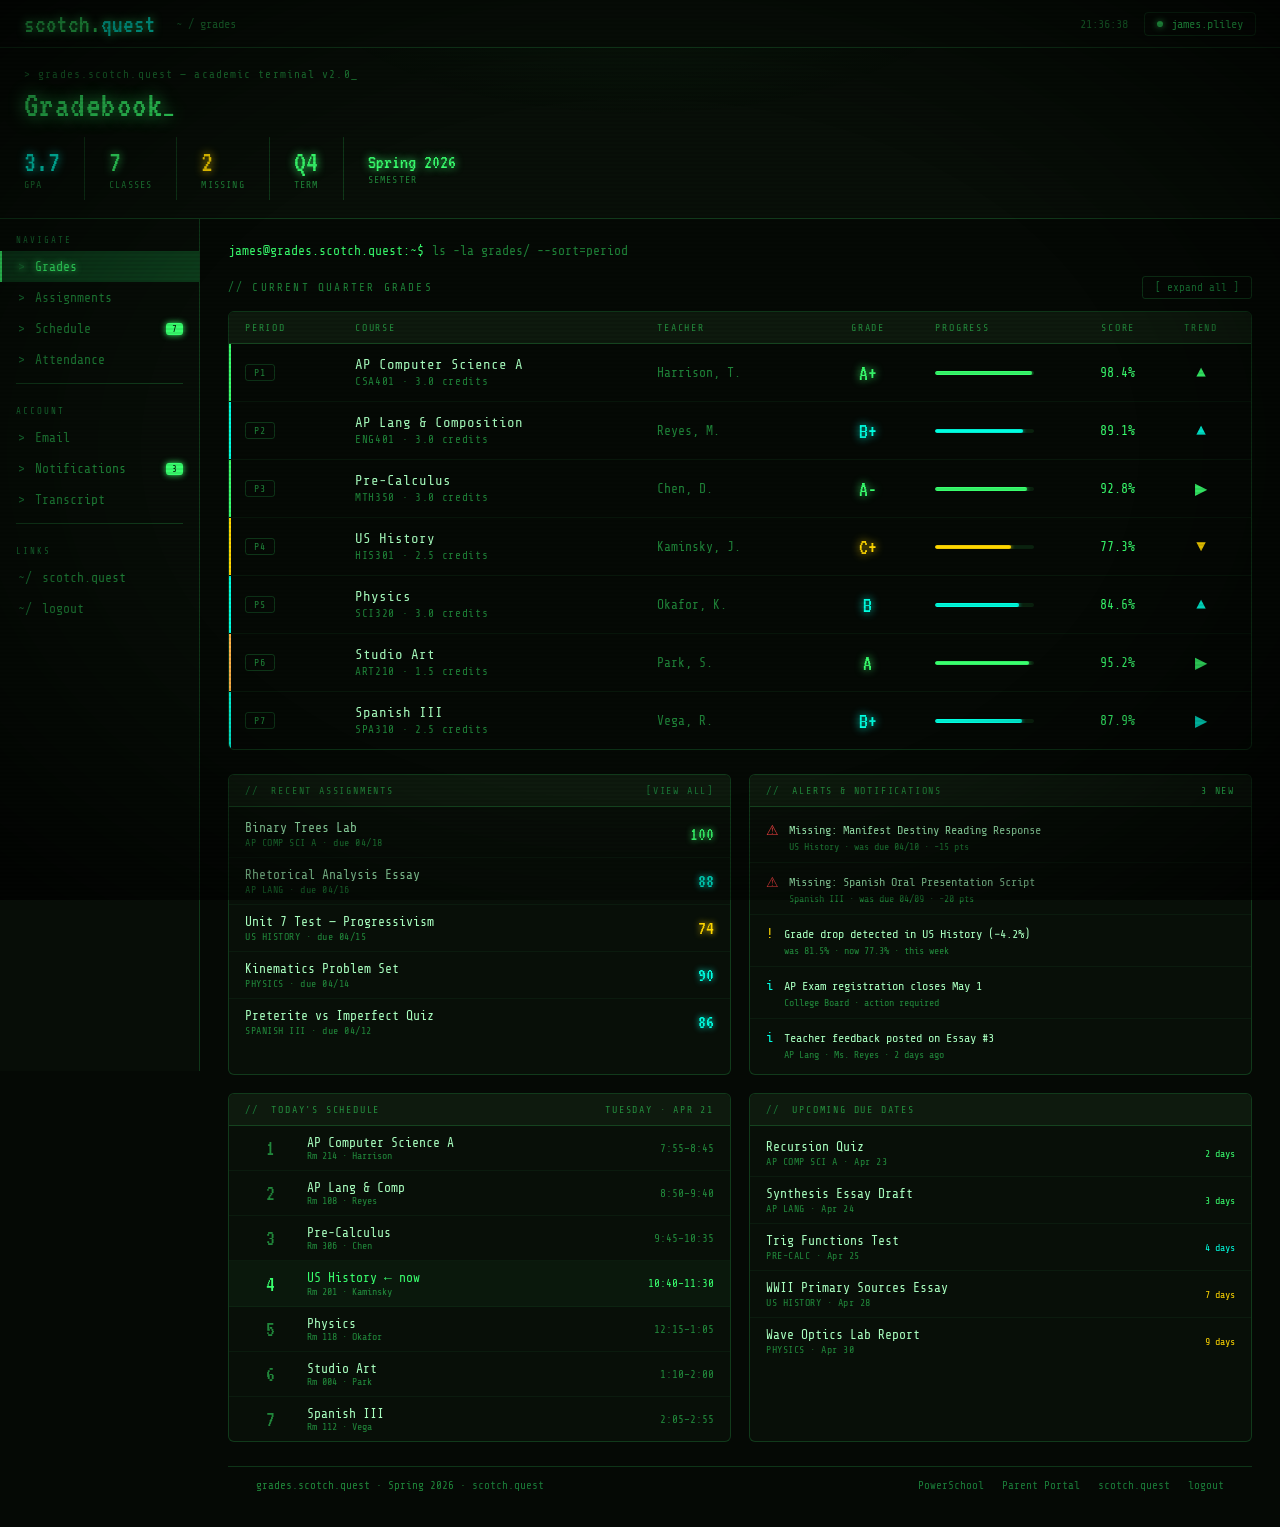
==== index.html @ c65c331b "Add files via upload" ====
<!DOCTYPE html>
<html lang="en">
<head>
  <meta charset="utf-8">
  <meta name="viewport" content="width=device-width, initial-scale=1">
  <title>grades.scotch.quest</title>
  <link rel="preconnect" href="https://fonts.googleapis.com">
  <link href="https://fonts.googleapis.com/css2?family=Share+Tech+Mono&family=VT323&family=Courier+Prime:ital,wght@0,400;0,700;1,400&display=swap" rel="stylesheet">
  <style>
    :root {
      --green:       #39ff6e;
      --green-dim:   #1a7a38;
      --green-faint: #0d3d1c;
      --green-pale:  #a8ffbf;
      --bg:          #050905;
      --bg2:         #080f08;
      --bg3:         #0e1a0e;
      --border:      rgba(57,255,110,0.18);
      --border-hi:   rgba(57,255,110,0.45);
      --red:         #ff4444;
      --yellow:      #ffd700;
      --cyan:        #00ffe1;
      --amber:       #ffb347;
      --text-dim:    rgba(57,255,110,0.5);
    }

    *, *::before, *::after { box-sizing: border-box; margin: 0; padding: 0; }

    html { scrollbar-width: thin; scrollbar-color: var(--green-dim) var(--bg); }
    ::-webkit-scrollbar { width: 6px; }
    ::-webkit-scrollbar-track { background: var(--bg); }
    ::-webkit-scrollbar-thumb { background: var(--green-dim); border-radius: 3px; }

    /* ── CRT EFFECTS ── */
    body {
      background: var(--bg);
      color: var(--green);
      font-family: 'Share Tech Mono', monospace;
      font-size: 14px;
      min-height: 100vh;
      position: relative;
      overflow-x: hidden;
    }

    /* scanlines */
    body::before {
      content: '';
      position: fixed; inset: 0; z-index: 9999; pointer-events: none;
      background: repeating-linear-gradient(
        0deg,
        transparent,
        transparent 2px,
        rgba(0,0,0,0.08) 2px,
        rgba(0,0,0,0.08) 4px
      );
    }

    /* vignette */
    body::after {
      content: '';
      position: fixed; inset: 0; z-index: 9998; pointer-events: none;
      background: radial-gradient(ellipse at center,
        transparent 55%,
        rgba(0,0,0,0.7) 100%
      );
    }

    /* flicker */
    @keyframes flicker {
      0%,100%  { opacity: 1; }
      92%      { opacity: 1; }
      93%      { opacity: 0.96; }
      94%      { opacity: 1; }
      96%      { opacity: 0.98; }
      97%      { opacity: 1; }
    }
    .crt { animation: flicker 8s infinite; }

    /* cursor blink */
    @keyframes blink { 0%,100%{opacity:1} 50%{opacity:0} }
    .cursor { display: inline-block; animation: blink 1s step-end infinite; }

    /* text glow */
    .glow { text-shadow: 0 0 8px var(--green), 0 0 20px rgba(57,255,110,0.3); }

    /* ── LAYOUT ── */
    .shell {
      display: grid;
      grid-template-rows: auto auto 1fr;
      min-height: 100vh;
    }

    /* ── TOPBAR ── */
    .topbar {
      background: var(--bg2);
      border-bottom: 1px solid var(--border);
      padding: 0 24px;
      height: 48px;
      display: flex; align-items: center; justify-content: space-between;
      position: sticky; top: 0; z-index: 200;
    }
    .topbar-left { display: flex; align-items: center; gap: 20px; }
    .topbar-logo {
      font-family: 'VT323', monospace;
      font-size: 26px; color: var(--green);
      text-shadow: 0 0 10px var(--green);
      text-decoration: none;
      letter-spacing: 0.04em;
    }
    .topbar-logo span { color: var(--cyan); }
    .topbar-crumb {
      font-size: 12px; color: var(--text-dim);
      display: flex; align-items: center; gap: 6px;
    }
    .topbar-crumb a { color: var(--green-dim); text-decoration: none; }
    .topbar-crumb a:hover { color: var(--green); }
    .topbar-crumb .sep { color: var(--green-dim); }

    .topbar-right { display: flex; align-items: center; gap: 16px; }
    .topbar-time { font-size: 12px; color: var(--text-dim); }
    .topbar-user {
      font-size: 12px; color: var(--green);
      display: flex; align-items: center; gap: 8px;
      border: 1px solid var(--border);
      padding: 4px 12px; border-radius: 4px;
      cursor: pointer; transition: border-color 0.2s;
    }
    .topbar-user:hover { border-color: var(--border-hi); }
    .topbar-user .dot {
      width: 6px; height: 6px; border-radius: 50%;
      background: var(--green);
      box-shadow: 0 0 6px var(--green);
    }

    /* ── HEADER ── */
    .header-band {
      background: var(--bg2);
      border-bottom: 1px solid var(--border);
      padding: 20px 24px 18px;
    }
    .header-prompt {
      font-size: 11px; color: var(--text-dim); margin-bottom: 6px;
      letter-spacing: 0.1em;
    }
    .header-title {
      font-family: 'VT323', monospace;
      font-size: 36px;
      color: var(--green);
      text-shadow: 0 0 16px var(--green), 0 0 40px rgba(57,255,110,0.2);
      letter-spacing: 0.04em;
      margin-bottom: 14px;
    }
    .header-stats {
      display: flex; gap: 0; flex-wrap: wrap;
    }
    .stat-block {
      padding: 10px 24px 10px 0;
      margin-right: 24px;
      border-right: 1px solid var(--border);
    }
    .stat-block:last-child { border-right: none; }
    .stat-val {
      font-family: 'VT323', monospace;
      font-size: 30px; line-height: 1;
      color: var(--green);
      text-shadow: 0 0 8px var(--green);
    }
    .stat-val.warn { color: var(--yellow); text-shadow: 0 0 8px var(--yellow); }
    .stat-val.good { color: var(--cyan); text-shadow: 0 0 8px var(--cyan); }
    .stat-label {
      font-size: 10px; color: var(--text-dim);
      letter-spacing: 0.12em; text-transform: uppercase; margin-top: 2px;
    }

    /* ── BODY GRID ── */
    .body-grid {
      display: grid;
      grid-template-columns: 200px 1fr;
    }

    /* ── SIDEBAR ── */
    aside {
      background: rgba(8,15,8,0.9);
      border-right: 1px solid var(--border);
      padding: 16px 0;
      position: sticky; top: 48px;
      height: calc(100vh - 48px);
      overflow-y: auto;
    }
    .nav-label {
      font-size: 9px; letter-spacing: 0.22em; text-transform: uppercase;
      color: var(--green-dim);
      padding: 14px 16px 6px;
    }
    .nav-label:first-child { padding-top: 0; }
    .nav-item {
      display: flex; align-items: center; gap: 10px;
      padding: 8px 16px;
      font-size: 13px; color: var(--text-dim);
      cursor: pointer; text-decoration: none;
      transition: all 0.15s;
      border-left: 2px solid transparent;
      white-space: nowrap;
    }
    .nav-item:hover { color: var(--green); background: var(--green-faint); }
    .nav-item.active {
      color: var(--green); border-left-color: var(--green);
      background: var(--green-faint);
      text-shadow: 0 0 6px var(--green);
    }
    .nav-item .prefix { color: var(--green-dim); }
    .nav-item .badge {
      margin-left: auto;
      font-size: 9px; color: var(--bg);
      background: var(--green);
      padding: 1px 6px; border-radius: 3px;
      box-shadow: 0 0 6px var(--green);
    }
    .nav-divider { height: 1px; background: var(--border); margin: 8px 16px; }

    /* ── MAIN ── */
    main { padding: 24px 28px; overflow-y: auto; }

    /* ── COMMAND LINE ── */
    .cmd-line {
      font-size: 13px; color: var(--text-dim);
      margin-bottom: 18px;
      display: flex; align-items: center; gap: 8px;
    }
    .cmd-line .prompt { color: var(--green); }

    /* ── SECTION HEAD ── */
    .sec-head {
      display: flex; align-items: center; justify-content: space-between;
      margin-bottom: 12px;
    }
    .sec-title {
      font-size: 11px; letter-spacing: 0.2em; text-transform: uppercase;
      color: var(--text-dim);
      display: flex; align-items: center; gap: 8px;
    }
    .sec-title::before { content: '//'; color: var(--green-dim); }
    .sec-btn {
      font-size: 11px; color: var(--green-dim);
      background: none; border: 1px solid var(--border);
      padding: 4px 12px; border-radius: 3px; cursor: pointer;
      font-family: 'Share Tech Mono', monospace;
      transition: all 0.15s;
    }
    .sec-btn:hover { border-color: var(--border-hi); color: var(--green); }

    /* ── GRADES TABLE ── */
    .grade-table-wrap {
      border: 1px solid var(--border);
      border-radius: 6px;
      overflow: hidden;
      margin-bottom: 24px;
    }
    table { width: 100%; border-collapse: collapse; }
    thead tr {
      background: var(--bg3);
      border-bottom: 1px solid var(--border);
    }
    thead th {
      padding: 10px 16px;
      font-size: 10px; letter-spacing: 0.18em; text-transform: uppercase;
      color: var(--text-dim); font-weight: 400; text-align: left;
    }
    thead th.r { text-align: right; }
    thead th.c { text-align: center; }

    tbody tr {
      border-bottom: 1px solid rgba(57,255,110,0.06);
      transition: background 0.15s;
      cursor: pointer;
    }
    tbody tr:last-child { border-bottom: none; }
    tbody tr:hover { background: var(--green-faint); }
    tbody tr:hover td { color: var(--green-pale); }

    td {
      padding: 13px 16px;
      color: var(--green);
      font-size: 13px;
      vertical-align: middle;
    }
    td.r { text-align: right; }
    td.c { text-align: center; }
    td.dim { color: var(--text-dim); }

    /* left accent stripe */
    tbody tr td:first-child { position: relative; }
    tbody tr td:first-child::before {
      content: '';
      position: absolute; left: 0; top: 0; bottom: 0; width: 2px;
    }
    tbody tr.stripe-g td:first-child::before { background: var(--green); }
    tbody tr.stripe-c td:first-child::before { background: var(--cyan); }
    tbody tr.stripe-y td:first-child::before { background: var(--yellow); }
    tbody tr.stripe-r td:first-child::before { background: var(--red); }
    tbody tr.stripe-a td:first-child::before { background: var(--amber); }

    .course-name-cell { display: flex; flex-direction: column; gap: 3px; }
    .cn-main { font-size: 14px; color: var(--green-pale); }
    .cn-sub { font-size: 11px; color: var(--text-dim); letter-spacing: 0.06em; }

    .grade-badge {
      font-family: 'VT323', monospace;
      font-size: 22px; line-height: 1;
      display: inline-block; width: 36px; text-align: center;
    }
    .grade-badge.A { color: var(--green); text-shadow: 0 0 8px var(--green); }
    .grade-badge.B { color: var(--cyan); text-shadow: 0 0 8px var(--cyan); }
    .grade-badge.C { color: var(--yellow); text-shadow: 0 0 8px var(--yellow); }
    .grade-badge.D { color: var(--amber); text-shadow: 0 0 8px var(--amber); }
    .grade-badge.F { color: var(--red); text-shadow: 0 0 8px var(--red); }

    .pct { font-size: 12px; color: var(--text-dim); }

    /* mini bar */
    .bar-wrap {
      display: flex; align-items: center; gap: 8px;
    }
    .bar-track {
      flex: 1; height: 4px;
      background: rgba(57,255,110,0.1);
      border-radius: 2px; overflow: hidden;
    }
    .bar-fill {
      height: 100%; border-radius: 2px;
      transition: width 0.6s ease;
    }
    .bar-fill.A { background: var(--green); box-shadow: 0 0 4px var(--green); }
    .bar-fill.B { background: var(--cyan); box-shadow: 0 0 4px var(--cyan); }
    .bar-fill.C { background: var(--yellow); box-shadow: 0 0 4px var(--yellow); }
    .bar-fill.D { background: var(--amber); box-shadow: 0 0 4px var(--amber); }
    .bar-fill.F { background: var(--red); box-shadow: 0 0 4px var(--red); }

    .period-tag {
      display: inline-block;
      font-size: 10px; letter-spacing: 0.08em;
      border: 1px solid var(--border);
      padding: 2px 8px; border-radius: 3px;
      color: var(--text-dim);
    }

    /* ── BOTTOM CARDS ── */
    .cards-grid {
      display: grid;
      grid-template-columns: 1fr 1fr;
      gap: 18px;
      margin-bottom: 24px;
    }
    @media (max-width: 820px) { .cards-grid { grid-template-columns: 1fr; } }

    .card {
      border: 1px solid var(--border);
      border-radius: 6px; overflow: hidden;
      background: var(--bg2);
    }
    .card-header {
      background: var(--bg3);
      border-bottom: 1px solid var(--border);
      padding: 10px 16px;
      font-size: 10px; letter-spacing: 0.18em; text-transform: uppercase;
      color: var(--text-dim);
      display: flex; align-items: center; justify-content: space-between;
    }
    .card-header .prefix { color: var(--green-dim); margin-right: 6px; }
    .card-body { padding: 4px 0; }

    .list-row {
      display: flex; align-items: center; justify-content: space-between;
      padding: 9px 16px;
      border-bottom: 1px solid rgba(57,255,110,0.05);
      transition: background 0.15s; cursor: pointer;
    }
    .list-row:last-child { border-bottom: none; }
    .list-row:hover { background: var(--green-faint); }
    .list-row-left { display: flex; flex-direction: column; gap: 2px; }
    .list-row-name { font-size: 13px; color: var(--green-pale); }
    .list-row-sub { font-size: 10px; color: var(--text-dim); letter-spacing: 0.05em; }
    .list-row-right { font-family: 'VT323', monospace; font-size: 20px; }
    .list-row-right.hi { color: var(--green); text-shadow: 0 0 6px var(--green); }
    .list-row-right.mid { color: var(--cyan); text-shadow: 0 0 6px var(--cyan); }
    .list-row-right.lo { color: var(--yellow); text-shadow: 0 0 6px var(--yellow); }
    .list-row-right.bad { color: var(--red); text-shadow: 0 0 6px var(--red); }

    /* alert row */
    .alert-row {
      display: flex; align-items: flex-start; gap: 10px;
      padding: 10px 16px;
      border-bottom: 1px solid rgba(57,255,110,0.05);
      transition: background 0.15s; cursor: pointer;
    }
    .alert-row:last-child { border-bottom: none; }
    .alert-row:hover { background: var(--green-faint); }
    .alert-icon { font-size: 14px; margin-top: 1px; }
    .alert-icon.warn { color: var(--yellow); }
    .alert-icon.info { color: var(--cyan); }
    .alert-icon.bad  { color: var(--red); }
    .alert-text { font-size: 12px; color: var(--green-pale); line-height: 1.5; }
    .alert-meta { font-size: 10px; color: var(--text-dim); margin-top: 2px; }

    /* ── SCHEDULE CARD ── */
    .schedule-list { padding: 0; }
    .schedule-row {
      display: grid; grid-template-columns: 50px 1fr auto;
      align-items: center; gap: 12px;
      padding: 9px 16px;
      border-bottom: 1px solid rgba(57,255,110,0.05);
      cursor: pointer; transition: background 0.15s;
    }
    .schedule-row:last-child { border-bottom: none; }
    .schedule-row:hover { background: var(--green-faint); }
    .sched-period {
      font-family: 'VT323', monospace; font-size: 22px;
      color: var(--text-dim); text-align: center;
    }
    .sched-course { font-size: 13px; color: var(--green-pale); }
    .sched-room { font-size: 10px; color: var(--text-dim); }
    .sched-time { font-size: 11px; color: var(--text-dim); white-space: nowrap; }

    /* ── FOOTER STRIP ── */
    .footer-strip {
      border-top: 1px solid var(--border);
      padding: 12px 28px;
      display: flex; align-items: center; justify-content: space-between;
      font-size: 11px; color: var(--text-dim);
    }
    .footer-strip a { color: var(--green-dim); text-decoration: none; }
    .footer-strip a:hover { color: var(--green); }
    .footer-links { display: flex; gap: 18px; }

    /* ── TYPING ANIMATION ── */
    @keyframes typeIn {
      from { opacity: 0; transform: translateY(4px); }
      to   { opacity: 1; transform: translateY(0); }
    }
    .grade-table-wrap tbody tr {
      animation: typeIn 0.3s ease both;
    }
    .grade-table-wrap tbody tr:nth-child(1) { animation-delay: 0.05s; }
    .grade-table-wrap tbody tr:nth-child(2) { animation-delay: 0.10s; }
    .grade-table-wrap tbody tr:nth-child(3) { animation-delay: 0.15s; }
    .grade-table-wrap tbody tr:nth-child(4) { animation-delay: 0.20s; }
    .grade-table-wrap tbody tr:nth-child(5) { animation-delay: 0.25s; }
    .grade-table-wrap tbody tr:nth-child(6) { animation-delay: 0.30s; }
    .grade-table-wrap tbody tr:nth-child(7) { animation-delay: 0.35s; }
    .grade-table-wrap tbody tr:nth-child(8) { animation-delay: 0.40s; }

    /* ── LOADING FLASH ── */
    @keyframes bootIn {
      0%   { opacity: 0; }
      40%  { opacity: 0; }
      100% { opacity: 1; }
    }
    .shell { animation: bootIn 0.7s ease; }

    /* ── MODAL (grade detail) ── */
    .modal-overlay {
      display: none; position: fixed; inset: 0; z-index: 500;
      background: rgba(0,0,0,0.75);
      backdrop-filter: blur(4px);
      align-items: center; justify-content: center;
    }
    .modal-overlay.open { display: flex; }
    .modal {
      background: var(--bg2);
      border: 1px solid var(--border-hi);
      border-radius: 8px;
      width: 560px; max-width: 95vw;
      max-height: 80vh; overflow-y: auto;
      box-shadow: 0 0 40px rgba(57,255,110,0.1);
    }
    .modal-head {
      background: var(--bg3);
      border-bottom: 1px solid var(--border);
      padding: 14px 20px;
      display: flex; align-items: center; justify-content: space-between;
    }
    .modal-title {
      font-family: 'VT323', monospace;
      font-size: 22px; color: var(--green);
      text-shadow: 0 0 8px var(--green);
    }
    .modal-close {
      cursor: pointer; color: var(--text-dim);
      font-size: 18px; background: none; border: none;
      font-family: 'Share Tech Mono', monospace;
      transition: color 0.15s;
    }
    .modal-close:hover { color: var(--red); }
    .modal-body { padding: 16px 20px; }
    .modal-meta {
      display: flex; gap: 20px; margin-bottom: 16px;
      flex-wrap: wrap;
    }
    .modal-stat { display: flex; flex-direction: column; gap: 2px; }
    .modal-stat-val {
      font-family: 'VT323', monospace; font-size: 26px;
      color: var(--green); text-shadow: 0 0 8px var(--green);
    }
    .modal-stat-label { font-size: 10px; color: var(--text-dim); letter-spacing: 0.1em; text-transform: uppercase; }

    .modal-assignments { border: 1px solid var(--border); border-radius: 4px; overflow: hidden; }
    .modal-assignments thead th { font-size: 9px; }
    .modal-assignments tbody td { font-size: 12px; padding: 9px 14px; }
  </style>
</head>
<body class="crt">
<div class="bg-glow" style="position:fixed;top:-20vh;left:50%;transform:translateX(-50%);width:700px;height:300px;background:radial-gradient(ellipse,rgba(57,255,110,0.05) 0%,transparent 70%);pointer-events:none;z-index:0;"></div>

<div class="shell">

  <!-- TOPBAR -->
  <header class="topbar">
    <div class="topbar-left">
      <a href="https://scotch.quest" class="topbar-logo">scotch.<span>quest</span></a>
      <div class="topbar-crumb">
        <a href="https://scotch.quest">~</a>
        <span class="sep">/</span>
        <span>grades</span>
      </div>
    </div>
    <div class="topbar-right">
      <span class="topbar-time" id="clock">--:--:--</span>
      <div class="topbar-user">
        <span class="dot"></span>
        <span>james.pliley</span>
      </div>
    </div>
  </header>

  <!-- HEADER BAND -->
  <div class="header-band">
    <div class="header-prompt">&gt; grades.scotch.quest — academic terminal v2.0<span class="cursor">_</span></div>
    <div class="header-title">Gradebook<span class="cursor" style="font-size:28px;">_</span></div>
    <div class="header-stats">
      <div class="stat-block">
        <div class="stat-val good">3.7</div>
        <div class="stat-label">GPA</div>
      </div>
      <div class="stat-block">
        <div class="stat-val">7</div>
        <div class="stat-label">Classes</div>
      </div>
      <div class="stat-block">
        <div class="stat-val warn">2</div>
        <div class="stat-label">Missing</div>
      </div>
      <div class="stat-block">
        <div class="stat-val">Q4</div>
        <div class="stat-label">Term</div>
      </div>
      <div class="stat-block">
        <div class="stat-val" style="font-size:20px; padding-top:5px;">Spring 2026</div>
        <div class="stat-label">Semester</div>
      </div>
    </div>
  </div>

  <!-- BODY -->
  <div class="body-grid">

    <!-- SIDEBAR -->
    <aside>
      <div class="nav-label">navigate</div>
      <a href="#" class="nav-item active"><span class="prefix">&gt;</span> Grades</a>
      <a href="#" class="nav-item"><span class="prefix">&gt;</span> Assignments</a>
      <a href="#" class="nav-item"><span class="prefix">&gt;</span> Schedule <span class="badge">7</span></a>
      <a href="#" class="nav-item"><span class="prefix">&gt;</span> Attendance</a>
      <div class="nav-divider"></div>
      <div class="nav-label">account</div>
      <a href="#" class="nav-item"><span class="prefix">&gt;</span> Email</a>
      <a href="#" class="nav-item"><span class="prefix">&gt;</span> Notifications <span class="badge">3</span></a>
      <a href="#" class="nav-item"><span class="prefix">&gt;</span> Transcript</a>
      <div class="nav-divider"></div>
      <div class="nav-label">links</div>
      <a href="https://scotch.quest" class="nav-item"><span class="prefix">~/</span> scotch.quest</a>
      <a href="#" class="nav-item"><span class="prefix">~/</span> logout</a>
    </aside>

    <!-- MAIN -->
    <main>
      <div class="cmd-line">
        <span class="prompt">james@grades.scotch.quest:~$</span>
        <span>ls -la grades/ --sort=period</span>
      </div>

      <!-- GRADES TABLE -->
      <div class="sec-head">
        <div class="sec-title">Current Quarter Grades</div>
        <button class="sec-btn" onclick="document.querySelectorAll('tbody tr').forEach(r=>r.classList.toggle('expanded'))">[ expand all ]</button>
      </div>

      <div class="grade-table-wrap">
        <table>
          <thead>
            <tr>
              <th>Period</th>
              <th>Course</th>
              <th>Teacher</th>
              <th class="c">Grade</th>
              <th>Progress</th>
              <th class="r">Score</th>
              <th class="c">Trend</th>
            </tr>
          </thead>
          <tbody>
            <tr class="stripe-g" onclick="openModal('AP Computer Science A','Mr. Harrison','A+','98.4','12/12 assignments')">
              <td><span class="period-tag">P1</span></td>
              <td><div class="course-name-cell"><span class="cn-main">AP Computer Science A</span><span class="cn-sub">CSA401 · 3.0 credits</span></div></td>
              <td class="dim">Harrison, T.</td>
              <td class="c"><span class="grade-badge A">A+</span></td>
              <td><div class="bar-wrap"><div class="bar-track"><div class="bar-fill A" style="width:98%"></div></div></div></td>
              <td class="r">98.4%</td>
              <td class="c" style="color:var(--green);font-size:16px;">▲</td>
            </tr>
            <tr class="stripe-c" onclick="openModal('AP Language & Composition','Ms. Reyes','B+','89.1','10/11 assignments')">
              <td><span class="period-tag">P2</span></td>
              <td><div class="course-name-cell"><span class="cn-main">AP Lang & Composition</span><span class="cn-sub">ENG401 · 3.0 credits</span></div></td>
              <td class="dim">Reyes, M.</td>
              <td class="c"><span class="grade-badge B">B+</span></td>
              <td><div class="bar-wrap"><div class="bar-track"><div class="bar-fill B" style="width:89%"></div></div></div></td>
              <td class="r">89.1%</td>
              <td class="c" style="color:var(--cyan);font-size:16px;">▲</td>
            </tr>
            <tr class="stripe-g" onclick="openModal('Pre-Calculus','Mr. Chen','A-','92.8','11/11 assignments')">
              <td><span class="period-tag">P3</span></td>
              <td><div class="course-name-cell"><span class="cn-main">Pre-Calculus</span><span class="cn-sub">MTH350 · 3.0 credits</span></div></td>
              <td class="dim">Chen, D.</td>
              <td class="c"><span class="grade-badge A">A-</span></td>
              <td><div class="bar-wrap"><div class="bar-track"><div class="bar-fill A" style="width:93%"></div></div></div></td>
              <td class="r">92.8%</td>
              <td class="c" style="color:var(--green);font-size:16px;">▶</td>
            </tr>
            <tr class="stripe-y" onclick="openModal('US History','Mrs. Kaminsky','C+','77.3','9/11 assignments')">
              <td><span class="period-tag">P4</span></td>
              <td><div class="course-name-cell"><span class="cn-main">US History</span><span class="cn-sub">HIS301 · 2.5 credits</span></div></td>
              <td class="dim">Kaminsky, J.</td>
              <td class="c"><span class="grade-badge C">C+</span></td>
              <td><div class="bar-wrap"><div class="bar-track"><div class="bar-fill C" style="width:77%"></div></div></div></td>
              <td class="r">77.3%</td>
              <td class="c" style="color:var(--yellow);font-size:16px;">▼</td>
            </tr>
            <tr class="stripe-c" onclick="openModal('Physics','Dr. Okafor','B','84.6','10/10 assignments')">
              <td><span class="period-tag">P5</span></td>
              <td><div class="course-name-cell"><span class="cn-main">Physics</span><span class="cn-sub">SCI320 · 3.0 credits</span></div></td>
              <td class="dim">Okafor, K.</td>
              <td class="c"><span class="grade-badge B">B</span></td>
              <td><div class="bar-wrap"><div class="bar-track"><div class="bar-fill B" style="width:85%"></div></div></div></td>
              <td class="r">84.6%</td>
              <td class="c" style="color:var(--cyan);font-size:16px;">▲</td>
            </tr>
            <tr class="stripe-a" onclick="openModal('Studio Art','Ms. Park','A','95.2','13/13 assignments')">
              <td><span class="period-tag">P6</span></td>
              <td><div class="course-name-cell"><span class="cn-main">Studio Art</span><span class="cn-sub">ART210 · 1.5 credits</span></div></td>
              <td class="dim">Park, S.</td>
              <td class="c"><span class="grade-badge A">A</span></td>
              <td><div class="bar-wrap"><div class="bar-track"><div class="bar-fill A" style="width:95%"></div></div></div></td>
              <td class="r">95.2%</td>
              <td class="c" style="color:var(--green);font-size:16px;">▶</td>
            </tr>
            <tr class="stripe-c" onclick="openModal('Spanish III','Sr. Vega','B+','87.9','10/10 assignments')">
              <td><span class="period-tag">P7</span></td>
              <td><div class="course-name-cell"><span class="cn-main">Spanish III</span><span class="cn-sub">SPA310 · 2.5 credits</span></div></td>
              <td class="dim">Vega, R.</td>
              <td class="c"><span class="grade-badge B">B+</span></td>
              <td><div class="bar-wrap"><div class="bar-track"><div class="bar-fill B" style="width:88%"></div></div></div></td>
              <td class="r">87.9%</td>
              <td class="c" style="color:var(--cyan);font-size:16px;">▶</td>
            </tr>
          </tbody>
        </table>
      </div>

      <!-- BOTTOM CARDS -->
      <div class="cards-grid">

        <!-- RECENT ASSIGNMENTS -->
        <div class="card">
          <div class="card-header">
            <span><span class="prefix">//</span> Recent Assignments</span>
            <span style="font-size:10px;color:var(--green-dim);">[view all]</span>
          </div>
          <div class="card-body">
            <div class="list-row">
              <div class="list-row-left">
                <div class="list-row-name">Binary Trees Lab</div>
                <div class="list-row-sub">AP COMP SCI A · due 04/18</div>
              </div>
              <div class="list-row-right hi">100</div>
            </div>
            <div class="list-row">
              <div class="list-row-left">
                <div class="list-row-name">Rhetorical Analysis Essay</div>
                <div class="list-row-sub">AP LANG · due 04/16</div>
              </div>
              <div class="list-row-right mid">88</div>
            </div>
            <div class="list-row">
              <div class="list-row-left">
                <div class="list-row-name">Unit 7 Test — Progressivism</div>
                <div class="list-row-sub">US HISTORY · due 04/15</div>
              </div>
              <div class="list-row-right lo">74</div>
            </div>
            <div class="list-row">
              <div class="list-row-left">
                <div class="list-row-name">Kinematics Problem Set</div>
                <div class="list-row-sub">PHYSICS · due 04/14</div>
              </div>
              <div class="list-row-right mid">90</div>
            </div>
            <div class="list-row">
              <div class="list-row-left">
                <div class="list-row-name">Preterite vs Imperfect Quiz</div>
                <div class="list-row-sub">SPANISH III · due 04/12</div>
              </div>
              <div class="list-row-right mid">86</div>
            </div>
          </div>
        </div>

        <!-- ALERTS -->
        <div class="card">
          <div class="card-header">
            <span><span class="prefix">//</span> Alerts &amp; Notifications</span>
            <span style="font-size:10px;color:var(--green);">3 new</span>
          </div>
          <div class="card-body">
            <div class="alert-row">
              <div class="alert-icon bad">⚠</div>
              <div>
                <div class="alert-text">Missing: Manifest Destiny Reading Response</div>
                <div class="alert-meta">US History · was due 04/10 · -15 pts</div>
              </div>
            </div>
            <div class="alert-row">
              <div class="alert-icon bad">⚠</div>
              <div>
                <div class="alert-text">Missing: Spanish Oral Presentation Script</div>
                <div class="alert-meta">Spanish III · was due 04/09 · -20 pts</div>
              </div>
            </div>
            <div class="alert-row">
              <div class="alert-icon warn">!</div>
              <div>
                <div class="alert-text">Grade drop detected in US History (−4.2%)</div>
                <div class="alert-meta">was 81.5% · now 77.3% · this week</div>
              </div>
            </div>
            <div class="alert-row">
              <div class="alert-icon info">i</div>
              <div>
                <div class="alert-text">AP Exam registration closes May 1</div>
                <div class="alert-meta">College Board · action required</div>
              </div>
            </div>
            <div class="alert-row">
              <div class="alert-icon info">i</div>
              <div>
                <div class="alert-text">Teacher feedback posted on Essay #3</div>
                <div class="alert-meta">AP Lang · Ms. Reyes · 2 days ago</div>
              </div>
            </div>
          </div>
        </div>

        <!-- TODAY'S SCHEDULE -->
        <div class="card">
          <div class="card-header">
            <span><span class="prefix">//</span> Today's Schedule</span>
            <span style="font-size:10px;color:var(--text-dim);">Tuesday · Apr 21</span>
          </div>
          <div class="card-body schedule-list">
            <div class="schedule-row">
              <div class="sched-period">1</div>
              <div><div class="sched-course">AP Computer Science A</div><div class="sched-room">Rm 214 · Harrison</div></div>
              <div class="sched-time">7:55–8:45</div>
            </div>
            <div class="schedule-row">
              <div class="sched-period">2</div>
              <div><div class="sched-course">AP Lang &amp; Comp</div><div class="sched-room">Rm 108 · Reyes</div></div>
              <div class="sched-time">8:50–9:40</div>
            </div>
            <div class="schedule-row">
              <div class="sched-period">3</div>
              <div><div class="sched-course">Pre-Calculus</div><div class="sched-room">Rm 306 · Chen</div></div>
              <div class="sched-time">9:45–10:35</div>
            </div>
            <div class="schedule-row" style="background:rgba(57,255,110,0.04);">
              <div class="sched-period" style="color:var(--green);">4</div>
              <div><div class="sched-course" style="color:var(--green);">US History ← now</div><div class="sched-room">Rm 201 · Kaminsky</div></div>
              <div class="sched-time" style="color:var(--green);">10:40–11:30</div>
            </div>
            <div class="schedule-row">
              <div class="sched-period">5</div>
              <div><div class="sched-course">Physics</div><div class="sched-room">Rm 118 · Okafor</div></div>
              <div class="sched-time">12:15–1:05</div>
            </div>
            <div class="schedule-row">
              <div class="sched-period">6</div>
              <div><div class="sched-course">Studio Art</div><div class="sched-room">Rm 004 · Park</div></div>
              <div class="sched-time">1:10–2:00</div>
            </div>
            <div class="schedule-row">
              <div class="sched-period">7</div>
              <div><div class="sched-course">Spanish III</div><div class="sched-room">Rm 112 · Vega</div></div>
              <div class="sched-time">2:05–2:55</div>
            </div>
          </div>
        </div>

        <!-- UPCOMING -->
        <div class="card">
          <div class="card-header">
            <span><span class="prefix">//</span> Upcoming Due Dates</span>
          </div>
          <div class="card-body">
            <div class="list-row">
              <div class="list-row-left">
                <div class="list-row-name">Recursion Quiz</div>
                <div class="list-row-sub">AP COMP SCI A · Apr 23</div>
              </div>
              <div style="font-size:10px;color:var(--green);">2 days</div>
            </div>
            <div class="list-row">
              <div class="list-row-left">
                <div class="list-row-name">Synthesis Essay Draft</div>
                <div class="list-row-sub">AP LANG · Apr 24</div>
              </div>
              <div style="font-size:10px;color:var(--green);">3 days</div>
            </div>
            <div class="list-row">
              <div class="list-row-left">
                <div class="list-row-name">Trig Functions Test</div>
                <div class="list-row-sub">PRE-CALC · Apr 25</div>
              </div>
              <div style="font-size:10px;color:var(--cyan);">4 days</div>
            </div>
            <div class="list-row">
              <div class="list-row-left">
                <div class="list-row-name">WWII Primary Sources Essay</div>
                <div class="list-row-sub">US HISTORY · Apr 28</div>
              </div>
              <div style="font-size:10px;color:var(--yellow);">7 days</div>
            </div>
            <div class="list-row">
              <div class="list-row-left">
                <div class="list-row-name">Wave Optics Lab Report</div>
                <div class="list-row-sub">PHYSICS · Apr 30</div>
              </div>
              <div style="font-size:10px;color:var(--yellow);">9 days</div>
            </div>
          </div>
        </div>

      </div><!-- /cards-grid -->

      <!-- FOOTER -->
      <div class="footer-strip">
        <span>grades.scotch.quest · Spring 2026 · <a href="https://scotch.quest">scotch.quest</a></span>
        <div class="footer-links">
          <a href="#">PowerSchool</a>
          <a href="#">Parent Portal</a>
          <a href="https://scotch.quest">scotch.quest</a>
          <a href="#">logout</a>
        </div>
      </div>

    </main>
  </div><!-- /body-grid -->
</div><!-- /shell -->

<!-- GRADE DETAIL MODAL -->
<div class="modal-overlay" id="modal" onclick="if(event.target===this)closeModal()">
  <div class="modal">
    <div class="modal-head">
      <div class="modal-title" id="modal-title">Course Name_</div>
      <button class="modal-close" onclick="closeModal()">[×]</button>
    </div>
    <div class="modal-body">
      <div class="modal-meta">
        <div class="modal-stat">
          <div class="modal-stat-val" id="modal-grade">A+</div>
          <div class="modal-stat-label">Letter Grade</div>
        </div>
        <div class="modal-stat">
          <div class="modal-stat-val" id="modal-pct" style="font-size:20px;padding-top:4px;">98.4%</div>
          <div class="modal-stat-label">Score</div>
        </div>
        <div class="modal-stat">
          <div class="modal-stat-val" id="modal-asgn" style="font-size:18px;padding-top:6px;">12/12</div>
          <div class="modal-stat-label">Assignments</div>
        </div>
      </div>
      <div class="modal-assignments">
        <table>
          <thead>
            <tr>
              <th>Assignment</th>
              <th class="r">Score</th>
              <th class="r">Max</th>
              <th class="r">%</th>
            </tr>
          </thead>
          <tbody>
            <tr><td>Unit Test #4</td><td class="r">48</td><td class="r">50</td><td class="r" style="color:var(--green);">96%</td></tr>
            <tr><td>Lab Report: Sorting Algorithms</td><td class="r">99</td><td class="r">100</td><td class="r" style="color:var(--green);">99%</td></tr>
            <tr><td>Homework 9</td><td class="r">18</td><td class="r">20</td><td class="r" style="color:var(--cyan);">90%</td></tr>
            <tr><td>Quiz 6 — Recursion</td><td class="r">24</td><td class="r">25</td><td class="r" style="color:var(--green);">96%</td></tr>
            <tr><td>Binary Trees Lab</td><td class="r">100</td><td class="r">100</td><td class="r" style="color:var(--green);">100%</td></tr>
          </tbody>
        </table>
      </div>
    </div>
  </div>
</div>

<script>
  // clock
  function tick() {
    const n = new Date();
    document.getElementById('clock').textContent =
      [n.getHours(),n.getMinutes(),n.getSeconds()]
        .map(x=>String(x).padStart(2,'0')).join(':');
  }
  tick(); setInterval(tick, 1000);

  // modal
  function openModal(name, teacher, grade, pct, asgn) {
    document.getElementById('modal-title').textContent = name + '_';
    document.getElementById('modal-grade').textContent = grade;
    document.getElementById('modal-grade').className = 'modal-stat-val';
    document.getElementById('modal-pct').textContent = pct + '%';
    document.getElementById('modal-asgn').textContent = asgn.replace(' assignments','');
    document.getElementById('modal').classList.add('open');
  }
  function closeModal() {
    document.getElementById('modal').classList.remove('open');
  }
  document.addEventListener('keydown', e => { if(e.key==='Escape') closeModal(); });
</script>
</body>
</html>
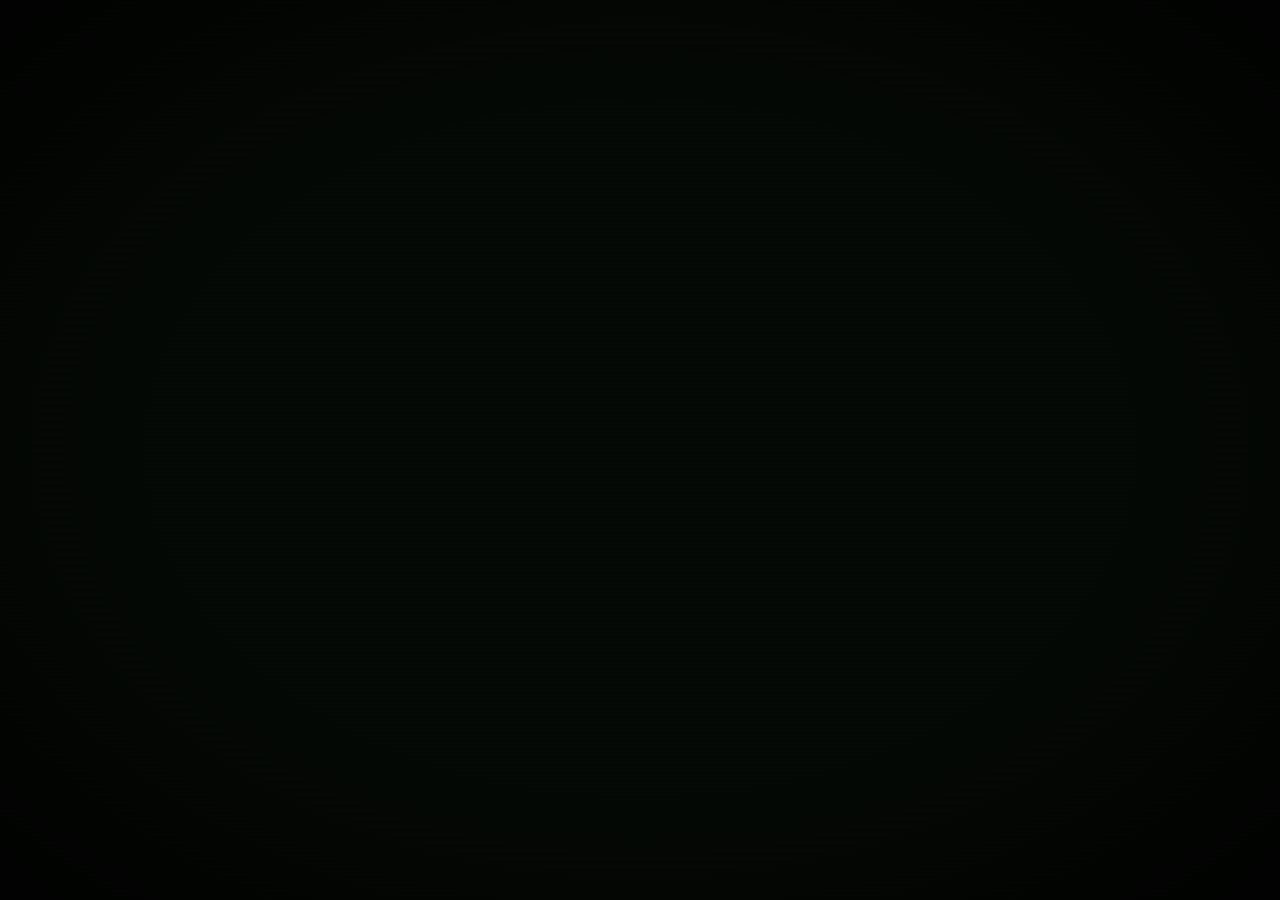
==== commit 7b5d71d5: "Update index.html" ====
--- a/index.html
+++ b/index.html
@@ -1,947 +1,438 @@
 <!DOCTYPE html>
 <html lang="en">
 <head>
-  <meta charset="utf-8">
-  <meta name="viewport" content="width=device-width, initial-scale=1">
-  <title>grades.scotch.quest</title>
-  <link rel="preconnect" href="https://fonts.googleapis.com">
-  <link href="https://fonts.googleapis.com/css2?family=Share+Tech+Mono&family=VT323&family=Courier+Prime:ital,wght@0,400;0,700;1,400&display=swap" rel="stylesheet">
-  <style>
-    :root {
-      --green:       #39ff6e;
-      --green-dim:   #1a7a38;
-      --green-faint: #0d3d1c;
-      --green-pale:  #a8ffbf;
-      --bg:          #050905;
-      --bg2:         #080f08;
-      --bg3:         #0e1a0e;
-      --border:      rgba(57,255,110,0.18);
-      --border-hi:   rgba(57,255,110,0.45);
-      --red:         #ff4444;
-      --yellow:      #ffd700;
-      --cyan:        #00ffe1;
-      --amber:       #ffb347;
-      --text-dim:    rgba(57,255,110,0.5);
-    }
-
-    *, *::before, *::after { box-sizing: border-box; margin: 0; padding: 0; }
-
-    html { scrollbar-width: thin; scrollbar-color: var(--green-dim) var(--bg); }
-    ::-webkit-scrollbar { width: 6px; }
-    ::-webkit-scrollbar-track { background: var(--bg); }
-    ::-webkit-scrollbar-thumb { background: var(--green-dim); border-radius: 3px; }
-
-    /* ── CRT EFFECTS ── */
-    body {
-      background: var(--bg);
-      color: var(--green);
-      font-family: 'Share Tech Mono', monospace;
-      font-size: 14px;
-      min-height: 100vh;
-      position: relative;
-      overflow-x: hidden;
-    }
-
-    /* scanlines */
-    body::before {
-      content: '';
-      position: fixed; inset: 0; z-index: 9999; pointer-events: none;
-      background: repeating-linear-gradient(
-        0deg,
-        transparent,
-        transparent 2px,
-        rgba(0,0,0,0.08) 2px,
-        rgba(0,0,0,0.08) 4px
-      );
-    }
-
-    /* vignette */
-    body::after {
-      content: '';
-      position: fixed; inset: 0; z-index: 9998; pointer-events: none;
-      background: radial-gradient(ellipse at center,
-        transparent 55%,
-        rgba(0,0,0,0.7) 100%
-      );
-    }
-
-    /* flicker */
-    @keyframes flicker {
-      0%,100%  { opacity: 1; }
-      92%      { opacity: 1; }
-      93%      { opacity: 0.96; }
-      94%      { opacity: 1; }
-      96%      { opacity: 0.98; }
-      97%      { opacity: 1; }
-    }
-    .crt { animation: flicker 8s infinite; }
-
-    /* cursor blink */
-    @keyframes blink { 0%,100%{opacity:1} 50%{opacity:0} }
-    .cursor { display: inline-block; animation: blink 1s step-end infinite; }
-
-    /* text glow */
-    .glow { text-shadow: 0 0 8px var(--green), 0 0 20px rgba(57,255,110,0.3); }
-
-    /* ── LAYOUT ── */
-    .shell {
-      display: grid;
-      grid-template-rows: auto auto 1fr;
-      min-height: 100vh;
-    }
-
-    /* ── TOPBAR ── */
-    .topbar {
-      background: var(--bg2);
-      border-bottom: 1px solid var(--border);
-      padding: 0 24px;
-      height: 48px;
-      display: flex; align-items: center; justify-content: space-between;
-      position: sticky; top: 0; z-index: 200;
-    }
-    .topbar-left { display: flex; align-items: center; gap: 20px; }
-    .topbar-logo {
-      font-family: 'VT323', monospace;
-      font-size: 26px; color: var(--green);
-      text-shadow: 0 0 10px var(--green);
-      text-decoration: none;
-      letter-spacing: 0.04em;
-    }
-    .topbar-logo span { color: var(--cyan); }
-    .topbar-crumb {
-      font-size: 12px; color: var(--text-dim);
-      display: flex; align-items: center; gap: 6px;
-    }
-    .topbar-crumb a { color: var(--green-dim); text-decoration: none; }
-    .topbar-crumb a:hover { color: var(--green); }
-    .topbar-crumb .sep { color: var(--green-dim); }
-
-    .topbar-right { display: flex; align-items: center; gap: 16px; }
-    .topbar-time { font-size: 12px; color: var(--text-dim); }
-    .topbar-user {
-      font-size: 12px; color: var(--green);
-      display: flex; align-items: center; gap: 8px;
-      border: 1px solid var(--border);
-      padding: 4px 12px; border-radius: 4px;
-      cursor: pointer; transition: border-color 0.2s;
-    }
-    .topbar-user:hover { border-color: var(--border-hi); }
-    .topbar-user .dot {
-      width: 6px; height: 6px; border-radius: 50%;
-      background: var(--green);
-      box-shadow: 0 0 6px var(--green);
-    }
-
-    /* ── HEADER ── */
-    .header-band {
-      background: var(--bg2);
-      border-bottom: 1px solid var(--border);
-      padding: 20px 24px 18px;
-    }
-    .header-prompt {
-      font-size: 11px; color: var(--text-dim); margin-bottom: 6px;
-      letter-spacing: 0.1em;
-    }
-    .header-title {
-      font-family: 'VT323', monospace;
-      font-size: 36px;
-      color: var(--green);
-      text-shadow: 0 0 16px var(--green), 0 0 40px rgba(57,255,110,0.2);
-      letter-spacing: 0.04em;
-      margin-bottom: 14px;
-    }
-    .header-stats {
-      display: flex; gap: 0; flex-wrap: wrap;
-    }
-    .stat-block {
-      padding: 10px 24px 10px 0;
-      margin-right: 24px;
-      border-right: 1px solid var(--border);
-    }
-    .stat-block:last-child { border-right: none; }
-    .stat-val {
-      font-family: 'VT323', monospace;
-      font-size: 30px; line-height: 1;
-      color: var(--green);
-      text-shadow: 0 0 8px var(--green);
-    }
-    .stat-val.warn { color: var(--yellow); text-shadow: 0 0 8px var(--yellow); }
-    .stat-val.good { color: var(--cyan); text-shadow: 0 0 8px var(--cyan); }
-    .stat-label {
-      font-size: 10px; color: var(--text-dim);
-      letter-spacing: 0.12em; text-transform: uppercase; margin-top: 2px;
-    }
-
-    /* ── BODY GRID ── */
-    .body-grid {
-      display: grid;
-      grid-template-columns: 200px 1fr;
-    }
-
-    /* ── SIDEBAR ── */
-    aside {
-      background: rgba(8,15,8,0.9);
-      border-right: 1px solid var(--border);
-      padding: 16px 0;
-      position: sticky; top: 48px;
-      height: calc(100vh - 48px);
-      overflow-y: auto;
-    }
-    .nav-label {
-      font-size: 9px; letter-spacing: 0.22em; text-transform: uppercase;
-      color: var(--green-dim);
-      padding: 14px 16px 6px;
-    }
-    .nav-label:first-child { padding-top: 0; }
-    .nav-item {
-      display: flex; align-items: center; gap: 10px;
-      padding: 8px 16px;
-      font-size: 13px; color: var(--text-dim);
-      cursor: pointer; text-decoration: none;
-      transition: all 0.15s;
-      border-left: 2px solid transparent;
-      white-space: nowrap;
-    }
-    .nav-item:hover { color: var(--green); background: var(--green-faint); }
-    .nav-item.active {
-      color: var(--green); border-left-color: var(--green);
-      background: var(--green-faint);
-      text-shadow: 0 0 6px var(--green);
-    }
-    .nav-item .prefix { color: var(--green-dim); }
-    .nav-item .badge {
-      margin-left: auto;
-      font-size: 9px; color: var(--bg);
-      background: var(--green);
-      padding: 1px 6px; border-radius: 3px;
-      box-shadow: 0 0 6px var(--green);
-    }
-    .nav-divider { height: 1px; background: var(--border); margin: 8px 16px; }
-
-    /* ── MAIN ── */
-    main { padding: 24px 28px; overflow-y: auto; }
-
-    /* ── COMMAND LINE ── */
-    .cmd-line {
-      font-size: 13px; color: var(--text-dim);
-      margin-bottom: 18px;
-      display: flex; align-items: center; gap: 8px;
-    }
-    .cmd-line .prompt { color: var(--green); }
-
-    /* ── SECTION HEAD ── */
-    .sec-head {
-      display: flex; align-items: center; justify-content: space-between;
-      margin-bottom: 12px;
-    }
-    .sec-title {
-      font-size: 11px; letter-spacing: 0.2em; text-transform: uppercase;
-      color: var(--text-dim);
-      display: flex; align-items: center; gap: 8px;
-    }
-    .sec-title::before { content: '//'; color: var(--green-dim); }
-    .sec-btn {
-      font-size: 11px; color: var(--green-dim);
-      background: none; border: 1px solid var(--border);
-      padding: 4px 12px; border-radius: 3px; cursor: pointer;
-      font-family: 'Share Tech Mono', monospace;
-      transition: all 0.15s;
-    }
-    .sec-btn:hover { border-color: var(--border-hi); color: var(--green); }
-
-    /* ── GRADES TABLE ── */
-    .grade-table-wrap {
-      border: 1px solid var(--border);
-      border-radius: 6px;
-      overflow: hidden;
-      margin-bottom: 24px;
-    }
-    table { width: 100%; border-collapse: collapse; }
-    thead tr {
-      background: var(--bg3);
-      border-bottom: 1px solid var(--border);
-    }
-    thead th {
-      padding: 10px 16px;
-      font-size: 10px; letter-spacing: 0.18em; text-transform: uppercase;
-      color: var(--text-dim); font-weight: 400; text-align: left;
-    }
-    thead th.r { text-align: right; }
-    thead th.c { text-align: center; }
-
-    tbody tr {
-      border-bottom: 1px solid rgba(57,255,110,0.06);
-      transition: background 0.15s;
-      cursor: pointer;
-    }
-    tbody tr:last-child { border-bottom: none; }
-    tbody tr:hover { background: var(--green-faint); }
-    tbody tr:hover td { color: var(--green-pale); }
-
-    td {
-      padding: 13px 16px;
-      color: var(--green);
-      font-size: 13px;
-      vertical-align: middle;
-    }
-    td.r { text-align: right; }
-    td.c { text-align: center; }
-    td.dim { color: var(--text-dim); }
-
-    /* left accent stripe */
-    tbody tr td:first-child { position: relative; }
-    tbody tr td:first-child::before {
-      content: '';
-      position: absolute; left: 0; top: 0; bottom: 0; width: 2px;
-    }
-    tbody tr.stripe-g td:first-child::before { background: var(--green); }
-    tbody tr.stripe-c td:first-child::before { background: var(--cyan); }
-    tbody tr.stripe-y td:first-child::before { background: var(--yellow); }
-    tbody tr.stripe-r td:first-child::before { background: var(--red); }
-    tbody tr.stripe-a td:first-child::before { background: var(--amber); }
-
-    .course-name-cell { display: flex; flex-direction: column; gap: 3px; }
-    .cn-main { font-size: 14px; color: var(--green-pale); }
-    .cn-sub { font-size: 11px; color: var(--text-dim); letter-spacing: 0.06em; }
-
-    .grade-badge {
-      font-family: 'VT323', monospace;
-      font-size: 22px; line-height: 1;
-      display: inline-block; width: 36px; text-align: center;
-    }
-    .grade-badge.A { color: var(--green); text-shadow: 0 0 8px var(--green); }
-    .grade-badge.B { color: var(--cyan); text-shadow: 0 0 8px var(--cyan); }
-    .grade-badge.C { color: var(--yellow); text-shadow: 0 0 8px var(--yellow); }
-    .grade-badge.D { color: var(--amber); text-shadow: 0 0 8px var(--amber); }
-    .grade-badge.F { color: var(--red); text-shadow: 0 0 8px var(--red); }
-
-    .pct { font-size: 12px; color: var(--text-dim); }
-
-    /* mini bar */
-    .bar-wrap {
-      display: flex; align-items: center; gap: 8px;
-    }
-    .bar-track {
-      flex: 1; height: 4px;
-      background: rgba(57,255,110,0.1);
-      border-radius: 2px; overflow: hidden;
-    }
-    .bar-fill {
-      height: 100%; border-radius: 2px;
-      transition: width 0.6s ease;
-    }
-    .bar-fill.A { background: var(--green); box-shadow: 0 0 4px var(--green); }
-    .bar-fill.B { background: var(--cyan); box-shadow: 0 0 4px var(--cyan); }
-    .bar-fill.C { background: var(--yellow); box-shadow: 0 0 4px var(--yellow); }
-    .bar-fill.D { background: var(--amber); box-shadow: 0 0 4px var(--amber); }
-    .bar-fill.F { background: var(--red); box-shadow: 0 0 4px var(--red); }
-
-    .period-tag {
-      display: inline-block;
-      font-size: 10px; letter-spacing: 0.08em;
-      border: 1px solid var(--border);
-      padding: 2px 8px; border-radius: 3px;
-      color: var(--text-dim);
-    }
-
-    /* ── BOTTOM CARDS ── */
-    .cards-grid {
-      display: grid;
-      grid-template-columns: 1fr 1fr;
-      gap: 18px;
-      margin-bottom: 24px;
-    }
-    @media (max-width: 820px) { .cards-grid { grid-template-columns: 1fr; } }
-
-    .card {
-      border: 1px solid var(--border);
-      border-radius: 6px; overflow: hidden;
-      background: var(--bg2);
-    }
-    .card-header {
-      background: var(--bg3);
-      border-bottom: 1px solid var(--border);
-      padding: 10px 16px;
-      font-size: 10px; letter-spacing: 0.18em; text-transform: uppercase;
-      color: var(--text-dim);
-      display: flex; align-items: center; justify-content: space-between;
-    }
-    .card-header .prefix { color: var(--green-dim); margin-right: 6px; }
-    .card-body { padding: 4px 0; }
-
-    .list-row {
-      display: flex; align-items: center; justify-content: space-between;
-      padding: 9px 16px;
-      border-bottom: 1px solid rgba(57,255,110,0.05);
-      transition: background 0.15s; cursor: pointer;
-    }
-    .list-row:last-child { border-bottom: none; }
-    .list-row:hover { background: var(--green-faint); }
-    .list-row-left { display: flex; flex-direction: column; gap: 2px; }
-    .list-row-name { font-size: 13px; color: var(--green-pale); }
-    .list-row-sub { font-size: 10px; color: var(--text-dim); letter-spacing: 0.05em; }
-    .list-row-right { font-family: 'VT323', monospace; font-size: 20px; }
-    .list-row-right.hi { color: var(--green); text-shadow: 0 0 6px var(--green); }
-    .list-row-right.mid { color: var(--cyan); text-shadow: 0 0 6px var(--cyan); }
-    .list-row-right.lo { color: var(--yellow); text-shadow: 0 0 6px var(--yellow); }
-    .list-row-right.bad { color: var(--red); text-shadow: 0 0 6px var(--red); }
-
-    /* alert row */
-    .alert-row {
-      display: flex; align-items: flex-start; gap: 10px;
-      padding: 10px 16px;
-      border-bottom: 1px solid rgba(57,255,110,0.05);
-      transition: background 0.15s; cursor: pointer;
-    }
-    .alert-row:last-child { border-bottom: none; }
-    .alert-row:hover { background: var(--green-faint); }
-    .alert-icon { font-size: 14px; margin-top: 1px; }
-    .alert-icon.warn { color: var(--yellow); }
-    .alert-icon.info { color: var(--cyan); }
-    .alert-icon.bad  { color: var(--red); }
-    .alert-text { font-size: 12px; color: var(--green-pale); line-height: 1.5; }
-    .alert-meta { font-size: 10px; color: var(--text-dim); margin-top: 2px; }
-
-    /* ── SCHEDULE CARD ── */
-    .schedule-list { padding: 0; }
-    .schedule-row {
-      display: grid; grid-template-columns: 50px 1fr auto;
-      align-items: center; gap: 12px;
-      padding: 9px 16px;
-      border-bottom: 1px solid rgba(57,255,110,0.05);
-      cursor: pointer; transition: background 0.15s;
-    }
-    .schedule-row:last-child { border-bottom: none; }
-    .schedule-row:hover { background: var(--green-faint); }
-    .sched-period {
-      font-family: 'VT323', monospace; font-size: 22px;
-      color: var(--text-dim); text-align: center;
-    }
-    .sched-course { font-size: 13px; color: var(--green-pale); }
-    .sched-room { font-size: 10px; color: var(--text-dim); }
-    .sched-time { font-size: 11px; color: var(--text-dim); white-space: nowrap; }
-
-    /* ── FOOTER STRIP ── */
-    .footer-strip {
-      border-top: 1px solid var(--border);
-      padding: 12px 28px;
-      display: flex; align-items: center; justify-content: space-between;
-      font-size: 11px; color: var(--text-dim);
-    }
-    .footer-strip a { color: var(--green-dim); text-decoration: none; }
-    .footer-strip a:hover { color: var(--green); }
-    .footer-links { display: flex; gap: 18px; }
-
-    /* ── TYPING ANIMATION ── */
-    @keyframes typeIn {
-      from { opacity: 0; transform: translateY(4px); }
-      to   { opacity: 1; transform: translateY(0); }
-    }
-    .grade-table-wrap tbody tr {
-      animation: typeIn 0.3s ease both;
-    }
-    .grade-table-wrap tbody tr:nth-child(1) { animation-delay: 0.05s; }
-    .grade-table-wrap tbody tr:nth-child(2) { animation-delay: 0.10s; }
-    .grade-table-wrap tbody tr:nth-child(3) { animation-delay: 0.15s; }
-    .grade-table-wrap tbody tr:nth-child(4) { animation-delay: 0.20s; }
-    .grade-table-wrap tbody tr:nth-child(5) { animation-delay: 0.25s; }
-    .grade-table-wrap tbody tr:nth-child(6) { animation-delay: 0.30s; }
-    .grade-table-wrap tbody tr:nth-child(7) { animation-delay: 0.35s; }
-    .grade-table-wrap tbody tr:nth-child(8) { animation-delay: 0.40s; }
-
-    /* ── LOADING FLASH ── */
-    @keyframes bootIn {
-      0%   { opacity: 0; }
-      40%  { opacity: 0; }
-      100% { opacity: 1; }
-    }
-    .shell { animation: bootIn 0.7s ease; }
-
-    /* ── MODAL (grade detail) ── */
-    .modal-overlay {
-      display: none; position: fixed; inset: 0; z-index: 500;
-      background: rgba(0,0,0,0.75);
-      backdrop-filter: blur(4px);
-      align-items: center; justify-content: center;
-    }
-    .modal-overlay.open { display: flex; }
-    .modal {
-      background: var(--bg2);
-      border: 1px solid var(--border-hi);
-      border-radius: 8px;
-      width: 560px; max-width: 95vw;
-      max-height: 80vh; overflow-y: auto;
-      box-shadow: 0 0 40px rgba(57,255,110,0.1);
-    }
-    .modal-head {
-      background: var(--bg3);
-      border-bottom: 1px solid var(--border);
-      padding: 14px 20px;
-      display: flex; align-items: center; justify-content: space-between;
-    }
-    .modal-title {
-      font-family: 'VT323', monospace;
-      font-size: 22px; color: var(--green);
-      text-shadow: 0 0 8px var(--green);
-    }
-    .modal-close {
-      cursor: pointer; color: var(--text-dim);
-      font-size: 18px; background: none; border: none;
-      font-family: 'Share Tech Mono', monospace;
-      transition: color 0.15s;
-    }
-    .modal-close:hover { color: var(--red); }
-    .modal-body { padding: 16px 20px; }
-    .modal-meta {
-      display: flex; gap: 20px; margin-bottom: 16px;
-      flex-wrap: wrap;
-    }
-    .modal-stat { display: flex; flex-direction: column; gap: 2px; }
-    .modal-stat-val {
-      font-family: 'VT323', monospace; font-size: 26px;
-      color: var(--green); text-shadow: 0 0 8px var(--green);
-    }
-    .modal-stat-label { font-size: 10px; color: var(--text-dim); letter-spacing: 0.1em; text-transform: uppercase; }
-
-    .modal-assignments { border: 1px solid var(--border); border-radius: 4px; overflow: hidden; }
-    .modal-assignments thead th { font-size: 9px; }
-    .modal-assignments tbody td { font-size: 12px; padding: 9px 14px; }
-  </style>
+<meta charset="utf-8">
+<meta name="viewport" content="width=device-width, initial-scale=1">
+<title>Gradebook — grades.scotch.quest</title>
+<link href="https://fonts.googleapis.com/css2?family=Share+Tech+Mono&family=VT323&display=swap" rel="stylesheet">
+<style>
+*,*::before,*::after{box-sizing:border-box;margin:0;padding:0}
+:root{
+  --g:#39ff6e;--gd:#1a7a38;--gf:#0d3d1c;--gp:#a8ffbf;
+  --bg:#050905;--bg2:#080f08;--bg3:#0e1a0e;
+  --b:rgba(57,255,110,0.18);--bh:rgba(57,255,110,0.45);
+  --red:#ff4444;--yel:#ffd700;--cyn:#00ffe1;--amb:#ffb347;
+  --dim:rgba(57,255,110,0.5);
+}
+html{scrollbar-width:thin;scrollbar-color:var(--gd) var(--bg)}
+::-webkit-scrollbar{width:6px}::-webkit-scrollbar-track{background:var(--bg)}::-webkit-scrollbar-thumb{background:var(--gd);border-radius:3px}
+body{background:var(--bg);color:var(--g);font-family:'Share Tech Mono',monospace;font-size:14px;min-height:100vh;position:relative;overflow-x:hidden}
+body::before{content:'';position:fixed;inset:0;z-index:9999;pointer-events:none;background:repeating-linear-gradient(0deg,transparent,transparent 2px,rgba(0,0,0,0.08) 2px,rgba(0,0,0,0.08) 4px)}
+body::after{content:'';position:fixed;inset:0;z-index:9998;pointer-events:none;background:radial-gradient(ellipse at center,transparent 55%,rgba(0,0,0,0.75) 100%)}
+@keyframes flicker{0%,100%{opacity:1}92%{opacity:1}93%{opacity:.96}94%{opacity:1}96%{opacity:.98}97%{opacity:1}}
+@keyframes blink{0%,100%{opacity:1}50%{opacity:0}}
+@keyframes rowIn{from{opacity:0;transform:translateY(5px)}to{opacity:1;transform:translateY(0)}}
+.crt{animation:flicker 8s infinite}
+.cursor{display:inline-block;animation:blink 1s step-end infinite}
+/* TOPBAR */
+.topbar{background:var(--bg2);border-bottom:1px solid var(--b);padding:0 24px;height:48px;display:flex;align-items:center;justify-content:space-between;position:sticky;top:0;z-index:200}
+.tl{display:flex;align-items:center;gap:18px}
+.logo{font-family:'VT323',monospace;font-size:26px;color:var(--g);text-shadow:0 0 10px var(--g);text-decoration:none;letter-spacing:.04em}
+.logo span{color:var(--cyn)}
+.crumb{font-size:12px;color:var(--dim);display:flex;align-items:center;gap:5px}
+.crumb a{color:var(--gd);text-decoration:none}.crumb a:hover{color:var(--g)}
+.tr{display:flex;align-items:center;gap:12px}
+.clock{font-size:12px;color:var(--dim)}
+.nbtn{font-size:11px;color:var(--dim);border:1px solid var(--b);padding:4px 11px;border-radius:4px;text-decoration:none;transition:all .15s;position:relative}
+.nbtn:hover{border-color:var(--bh);color:var(--g)}
+.ndot{position:absolute;top:-4px;right:-4px;width:7px;height:7px;border-radius:50%;background:var(--red);box-shadow:0 0 5px var(--red)}
+.upill{font-size:12px;color:var(--g);display:flex;align-items:center;gap:7px;border:1px solid var(--b);padding:4px 12px;border-radius:4px;text-decoration:none;transition:border-color .2s}
+.upill:hover{border-color:var(--bh)}
+.udot{width:6px;height:6px;border-radius:50%;background:var(--g);box-shadow:0 0 5px var(--g)}
+/* HEADER BAND */
+.hband{background:var(--bg2);border-bottom:1px solid var(--b);padding:18px 24px 16px}
+.hprompt{font-size:11px;color:var(--dim);margin-bottom:5px;letter-spacing:.1em}
+.htitle{font-family:'VT323',monospace;font-size:36px;color:var(--g);text-shadow:0 0 16px var(--g),0 0 40px rgba(57,255,110,.2);letter-spacing:.04em;margin-bottom:12px}
+.hstats{display:flex;flex-wrap:wrap}
+.sb{padding:8px 22px 8px 0;margin-right:22px;border-right:1px solid var(--b)}
+.sb:last-child{border-right:none}
+.sv{font-family:'VT323',monospace;font-size:28px;line-height:1;color:var(--g);text-shadow:0 0 8px var(--g)}
+.sv.w{color:var(--yel);text-shadow:0 0 8px var(--yel)}
+.sv.ok{color:var(--cyn);text-shadow:0 0 8px var(--cyn)}
+.sv.bad{color:var(--red);text-shadow:0 0 8px var(--red)}
+.sl{font-size:10px;color:var(--dim);letter-spacing:.12em;text-transform:uppercase;margin-top:2px}
+/* LAYOUT */
+.layout{display:grid;grid-template-columns:196px 1fr;min-height:calc(100vh - 48px)}
+/* SIDEBAR */
+aside{background:rgba(8,15,8,.95);border-right:1px solid var(--b);padding:14px 0;position:sticky;top:48px;height:calc(100vh - 48px);overflow-y:auto}
+.nlabel{font-size:9px;letter-spacing:.22em;text-transform:uppercase;color:var(--gd);padding:12px 16px 5px}
+.nlabel:first-child{padding-top:0}
+.nitem{display:flex;align-items:center;gap:9px;padding:8px 16px;font-size:13px;color:var(--dim);text-decoration:none;transition:all .15s;border-left:2px solid transparent;white-space:nowrap}
+.nitem:hover{color:var(--g);background:var(--gf)}
+.nitem.active{color:var(--g);border-left-color:var(--g);background:var(--gf);text-shadow:0 0 6px var(--g)}
+.nitem .px{color:var(--gd)}
+.nbadge{margin-left:auto;font-size:9px;color:var(--bg);background:var(--g);padding:1px 6px;border-radius:3px;box-shadow:0 0 5px var(--g)}
+.nbadge.r{background:var(--red);box-shadow:0 0 5px var(--red)}
+.ndiv{height:1px;background:var(--b);margin:7px 16px}
+/* MAIN */
+main{padding:22px 26px;overflow-y:auto}
+.cmdline{font-size:12px;color:var(--dim);margin-bottom:16px;display:flex;align-items:center;gap:8px}
+.cmdline .pr{color:var(--g)}
+/* SECTION HEAD */
+.sh{display:flex;align-items:center;justify-content:space-between;margin-bottom:11px}
+.st{font-size:10px;letter-spacing:.2em;text-transform:uppercase;color:var(--dim);display:flex;align-items:center;gap:6px}
+.st::before{content:'//';color:var(--gd)}
+.sbtn{font-size:11px;color:var(--gd);background:none;border:1px solid var(--b);padding:4px 11px;border-radius:3px;cursor:pointer;font-family:'Share Tech Mono',monospace;transition:all .15s}
+.sbtn:hover{border-color:var(--bh);color:var(--g)}
+/* TABLE */
+.tw{border:1px solid var(--b);border-radius:6px;overflow:hidden;margin-bottom:22px}
+table{width:100%;border-collapse:collapse}
+thead tr{background:var(--bg3);border-bottom:1px solid var(--b)}
+thead th{padding:9px 15px;font-size:9px;letter-spacing:.18em;text-transform:uppercase;color:var(--dim);font-weight:400;text-align:left}
+th.r{text-align:right}th.c{text-align:center}
+tbody tr{border-bottom:1px solid rgba(57,255,110,.06);transition:background .15s;cursor:pointer}
+tbody tr:last-child{border-bottom:none}
+tbody tr:hover{background:var(--gf)}
+tbody tr:hover td{color:var(--gp)}
+td{padding:12px 15px;color:var(--g);font-size:13px;vertical-align:middle}
+td.r{text-align:right}td.c{text-align:center}td.dim{color:var(--dim)}
+/* stripe */
+tbody tr td:first-child{position:relative;padding-left:18px}
+tbody tr td:first-child::before{content:'';position:absolute;left:0;top:0;bottom:0;width:2px}
+tr.sg td:first-child::before{background:var(--g)}
+tr.sc td:first-child::before{background:var(--cyn)}
+tr.sy td:first-child::before{background:var(--yel)}
+tr.sr td:first-child::before{background:var(--red)}
+tr.sa td:first-child::before{background:var(--amb)}
+/* GRADE BADGE */
+.gb{font-family:'VT323',monospace;font-size:22px;line-height:1;display:inline-block;width:36px;text-align:center}
+.gb.A{color:var(--g);text-shadow:0 0 8px var(--g)}
+.gb.B{color:var(--cyn);text-shadow:0 0 8px var(--cyn)}
+.gb.C{color:var(--yel);text-shadow:0 0 8px var(--yel)}
+.gb.D{color:var(--amb);text-shadow:0 0 8px var(--amb)}
+.gb.F{color:var(--red);text-shadow:0 0 8px var(--red)}
+/* BAR */
+.bw{display:flex;align-items:center;gap:7px}
+.bt{flex:1;height:4px;background:rgba(57,255,110,.1);border-radius:2px;overflow:hidden}
+.bf{height:100%;border-radius:2px}
+.bf.A{background:var(--g);box-shadow:0 0 4px var(--g)}
+.bf.B{background:var(--cyn);box-shadow:0 0 4px var(--cyn)}
+.bf.C{background:var(--yel);box-shadow:0 0 4px var(--yel)}
+.bf.D{background:var(--amb);box-shadow:0 0 4px var(--amb)}
+.bf.F{background:var(--red);box-shadow:0 0 4px var(--red)}
+/* PILL */
+.pill{display:inline-block;font-size:10px;padding:2px 9px;border-radius:3px;letter-spacing:.05em}
+.pill.green{background:rgba(57,255,110,.12);color:var(--g);border:1px solid rgba(57,255,110,.25)}
+.pill.cyan{background:rgba(0,255,225,.1);color:var(--cyn);border:1px solid rgba(0,255,225,.2)}
+.pill.yellow{background:rgba(255,215,0,.12);color:var(--yel);border:1px solid rgba(255,215,0,.25)}
+.pill.red{background:rgba(255,68,68,.12);color:var(--red);border:1px solid rgba(255,68,68,.25)}
+.pill.amber{background:rgba(255,179,71,.12);color:var(--amb);border:1px solid rgba(255,179,71,.25)}
+/* CARD */
+.card{border:1px solid var(--b);border-radius:6px;overflow:hidden;background:var(--bg2);margin-bottom:18px}
+.ch{background:var(--bg3);border-bottom:1px solid var(--b);padding:9px 16px;font-size:10px;letter-spacing:.18em;text-transform:uppercase;color:var(--dim);display:flex;align-items:center;justify-content:space-between}
+.ch .px{color:var(--gd);margin-right:5px}
+.cb{padding:3px 0}
+/* LIST ROW */
+.lr{display:flex;align-items:center;justify-content:space-between;padding:10px 16px;border-bottom:1px solid rgba(57,255,110,.05);transition:background .15s;cursor:pointer}
+.lr:last-child{border-bottom:none}
+.lr:hover{background:var(--gf)}
+.ll{display:flex;flex-direction:column;gap:2px}
+.ln{font-size:13px;color:var(--gp)}
+.ls{font-size:10px;color:var(--dim);letter-spacing:.04em}
+/* PTAG */
+.ptag{display:inline-block;font-size:10px;border:1px solid var(--b);padding:2px 7px;border-radius:3px;color:var(--dim)}
+/* FOOTER */
+.footer{border-top:1px solid var(--b);padding:11px 26px;display:flex;align-items:center;justify-content:space-between;font-size:11px;color:var(--dim)}
+.footer a{color:var(--gd);text-decoration:none}.footer a:hover{color:var(--g)}
+.fl{display:flex;gap:16px}
+/* MODAL */
+.mo{display:none;position:fixed;inset:0;z-index:500;background:rgba(0,0,0,.78);backdrop-filter:blur(4px);align-items:center;justify-content:center}
+.mo.open{display:flex}
+.mbox{background:var(--bg2);border:1px solid var(--bh);border-radius:8px;width:560px;max-width:95vw;max-height:85vh;overflow-y:auto;box-shadow:0 0 40px rgba(57,255,110,.1)}
+.mhead{background:var(--bg3);border-bottom:1px solid var(--b);padding:13px 20px;display:flex;align-items:center;justify-content:space-between;position:sticky;top:0}
+.mtitle{font-family:'VT323',monospace;font-size:22px;color:var(--g);text-shadow:0 0 8px var(--g)}
+.mclose{cursor:pointer;color:var(--dim);font-size:18px;background:none;border:none;font-family:'Share Tech Mono',monospace;transition:color .15s}
+.mclose:hover{color:var(--red)}
+.mbody{padding:18px 20px}
+</style>
+
+<style>
+.g2{display:grid;grid-template-columns:1fr 1fr;gap:16px;margin-bottom:22px}
+.sched-row{display:grid;grid-template-columns:48px 1fr auto;align-items:center;gap:10px;padding:9px 16px;border-bottom:1px solid rgba(57,255,110,.05);cursor:pointer;transition:background .15s}
+.sched-row:hover{background:var(--gf)}
+.sped{font-family:'VT323',monospace;font-size:26px;color:var(--dim);text-align:center}
+.sped.now{color:var(--cyn);text-shadow:0 0 8px var(--cyn)}
+.scn{font-size:13px;color:var(--gp)}
+.scn.now{color:var(--cyn)}
+.scm{font-size:10px;color:var(--dim)}
+.sct{font-size:11px;color:var(--dim);white-space:nowrap}
+.sct.now{color:var(--cyn)}
+.now-pill{font-size:9px;background:rgba(0,255,225,.12);color:var(--cyn);border:1px solid rgba(0,255,225,.3);padding:2px 7px;border-radius:3px}
+.alert-row{display:flex;align-items:flex-start;gap:10px;padding:10px 16px;border-bottom:1px solid rgba(57,255,110,.05);cursor:pointer;transition:background .15s}
+.alert-row:hover{background:var(--gf)}
+.ai{font-size:14px;margin-top:2px}
+.ai.w{color:var(--red)}.ai.a{color:var(--yel)}.ai.i{color:var(--cyn)}
+.at{font-size:13px;color:var(--gp)}
+.am{font-size:10px;color:var(--dim);margin-top:2px}
+</style>
 </head>
 <body class="crt">
-<div class="bg-glow" style="position:fixed;top:-20vh;left:50%;transform:translateX(-50%);width:700px;height:300px;background:radial-gradient(ellipse,rgba(57,255,110,0.05) 0%,transparent 70%);pointer-events:none;z-index:0;"></div>
-
-<div class="shell">
-
-  <!-- TOPBAR -->
-  <header class="topbar">
-    <div class="topbar-left">
-      <a href="https://scotch.quest" class="topbar-logo">scotch.<span>quest</span></a>
-      <div class="topbar-crumb">
-        <a href="https://scotch.quest">~</a>
-        <span class="sep">/</span>
-        <span>grades</span>
-      </div>
-    </div>
-    <div class="topbar-right">
-      <span class="topbar-time" id="clock">--:--:--</span>
-      <div class="topbar-user">
-        <span class="dot"></span>
-        <span>james.pliley</span>
-      </div>
-    </div>
-  </header>
-
-  <!-- HEADER BAND -->
-  <div class="header-band">
-    <div class="header-prompt">&gt; grades.scotch.quest — academic terminal v2.0<span class="cursor">_</span></div>
-    <div class="header-title">Gradebook<span class="cursor" style="font-size:28px;">_</span></div>
-    <div class="header-stats">
-      <div class="stat-block">
-        <div class="stat-val good">3.7</div>
-        <div class="stat-label">GPA</div>
-      </div>
-      <div class="stat-block">
-        <div class="stat-val">7</div>
-        <div class="stat-label">Classes</div>
-      </div>
-      <div class="stat-block">
-        <div class="stat-val warn">2</div>
-        <div class="stat-label">Missing</div>
-      </div>
-      <div class="stat-block">
-        <div class="stat-val">Q4</div>
-        <div class="stat-label">Term</div>
-      </div>
-      <div class="stat-block">
-        <div class="stat-val" style="font-size:20px; padding-top:5px;">Spring 2026</div>
-        <div class="stat-label">Semester</div>
-      </div>
-    </div>
+<div id="root" style="display:none">
+  <div style="position:relative;z-index:1">
+    <div id="tb"></div>
+    
+<div class="hband">
+  <div class="hprompt">&gt; grades.scotch.quest — Q4 Spring 2026<span class="cursor">_</span></div>
+  <div class="htitle">Gradebook<span class="cursor" style="font-size:28px">_</span></div>
+  <div class="hstats">
+    <div class="sb"><div class="sv ok" id="stat-gpa">—</div><div class="sl">GPA</div></div>
+    <div class="sb"><div class="sv" id="stat-cls">—</div><div class="sl">Classes</div></div>
+    <div class="sb"><div class="sv bad" id="stat-miss">—</div><div class="sl">Missing</div></div>
+    <div class="sb"><div class="sv w">Q4</div><div class="sl">Term</div></div>
   </div>
-
-  <!-- BODY -->
-  <div class="body-grid">
-
-    <!-- SIDEBAR -->
-    <aside>
-      <div class="nav-label">navigate</div>
-      <a href="#" class="nav-item active"><span class="prefix">&gt;</span> Grades</a>
-      <a href="#" class="nav-item"><span class="prefix">&gt;</span> Assignments</a>
-      <a href="#" class="nav-item"><span class="prefix">&gt;</span> Schedule <span class="badge">7</span></a>
-      <a href="#" class="nav-item"><span class="prefix">&gt;</span> Attendance</a>
-      <div class="nav-divider"></div>
-      <div class="nav-label">account</div>
-      <a href="#" class="nav-item"><span class="prefix">&gt;</span> Email</a>
-      <a href="#" class="nav-item"><span class="prefix">&gt;</span> Notifications <span class="badge">3</span></a>
-      <a href="#" class="nav-item"><span class="prefix">&gt;</span> Transcript</a>
-      <div class="nav-divider"></div>
-      <div class="nav-label">links</div>
-      <a href="https://scotch.quest" class="nav-item"><span class="prefix">~/</span> scotch.quest</a>
-      <a href="#" class="nav-item"><span class="prefix">~/</span> logout</a>
-    </aside>
-
-    <!-- MAIN -->
-    <main>
-      <div class="cmd-line">
-        <span class="prompt">james@grades.scotch.quest:~$</span>
-        <span>ls -la grades/ --sort=period</span>
-      </div>
-
-      <!-- GRADES TABLE -->
-      <div class="sec-head">
-        <div class="sec-title">Current Quarter Grades</div>
-        <button class="sec-btn" onclick="document.querySelectorAll('tbody tr').forEach(r=>r.classList.toggle('expanded'))">[ expand all ]</button>
-      </div>
-
-      <div class="grade-table-wrap">
-        <table>
-          <thead>
-            <tr>
-              <th>Period</th>
-              <th>Course</th>
-              <th>Teacher</th>
-              <th class="c">Grade</th>
-              <th>Progress</th>
-              <th class="r">Score</th>
-              <th class="c">Trend</th>
-            </tr>
-          </thead>
-          <tbody>
-            <tr class="stripe-g" onclick="openModal('AP Computer Science A','Mr. Harrison','A+','98.4','12/12 assignments')">
-              <td><span class="period-tag">P1</span></td>
-              <td><div class="course-name-cell"><span class="cn-main">AP Computer Science A</span><span class="cn-sub">CSA401 · 3.0 credits</span></div></td>
-              <td class="dim">Harrison, T.</td>
-              <td class="c"><span class="grade-badge A">A+</span></td>
-              <td><div class="bar-wrap"><div class="bar-track"><div class="bar-fill A" style="width:98%"></div></div></div></td>
-              <td class="r">98.4%</td>
-              <td class="c" style="color:var(--green);font-size:16px;">▲</td>
-            </tr>
-            <tr class="stripe-c" onclick="openModal('AP Language & Composition','Ms. Reyes','B+','89.1','10/11 assignments')">
-              <td><span class="period-tag">P2</span></td>
-              <td><div class="course-name-cell"><span class="cn-main">AP Lang & Composition</span><span class="cn-sub">ENG401 · 3.0 credits</span></div></td>
-              <td class="dim">Reyes, M.</td>
-              <td class="c"><span class="grade-badge B">B+</span></td>
-              <td><div class="bar-wrap"><div class="bar-track"><div class="bar-fill B" style="width:89%"></div></div></div></td>
-              <td class="r">89.1%</td>
-              <td class="c" style="color:var(--cyan);font-size:16px;">▲</td>
-            </tr>
-            <tr class="stripe-g" onclick="openModal('Pre-Calculus','Mr. Chen','A-','92.8','11/11 assignments')">
-              <td><span class="period-tag">P3</span></td>
-              <td><div class="course-name-cell"><span class="cn-main">Pre-Calculus</span><span class="cn-sub">MTH350 · 3.0 credits</span></div></td>
-              <td class="dim">Chen, D.</td>
-              <td class="c"><span class="grade-badge A">A-</span></td>
-              <td><div class="bar-wrap"><div class="bar-track"><div class="bar-fill A" style="width:93%"></div></div></div></td>
-              <td class="r">92.8%</td>
-              <td class="c" style="color:var(--green);font-size:16px;">▶</td>
-            </tr>
-            <tr class="stripe-y" onclick="openModal('US History','Mrs. Kaminsky','C+','77.3','9/11 assignments')">
-              <td><span class="period-tag">P4</span></td>
-              <td><div class="course-name-cell"><span class="cn-main">US History</span><span class="cn-sub">HIS301 · 2.5 credits</span></div></td>
-              <td class="dim">Kaminsky, J.</td>
-              <td class="c"><span class="grade-badge C">C+</span></td>
-              <td><div class="bar-wrap"><div class="bar-track"><div class="bar-fill C" style="width:77%"></div></div></div></td>
-              <td class="r">77.3%</td>
-              <td class="c" style="color:var(--yellow);font-size:16px;">▼</td>
-            </tr>
-            <tr class="stripe-c" onclick="openModal('Physics','Dr. Okafor','B','84.6','10/10 assignments')">
-              <td><span class="period-tag">P5</span></td>
-              <td><div class="course-name-cell"><span class="cn-main">Physics</span><span class="cn-sub">SCI320 · 3.0 credits</span></div></td>
-              <td class="dim">Okafor, K.</td>
-              <td class="c"><span class="grade-badge B">B</span></td>
-              <td><div class="bar-wrap"><div class="bar-track"><div class="bar-fill B" style="width:85%"></div></div></div></td>
-              <td class="r">84.6%</td>
-              <td class="c" style="color:var(--cyan);font-size:16px;">▲</td>
-            </tr>
-            <tr class="stripe-a" onclick="openModal('Studio Art','Ms. Park','A','95.2','13/13 assignments')">
-              <td><span class="period-tag">P6</span></td>
-              <td><div class="course-name-cell"><span class="cn-main">Studio Art</span><span class="cn-sub">ART210 · 1.5 credits</span></div></td>
-              <td class="dim">Park, S.</td>
-              <td class="c"><span class="grade-badge A">A</span></td>
-              <td><div class="bar-wrap"><div class="bar-track"><div class="bar-fill A" style="width:95%"></div></div></div></td>
-              <td class="r">95.2%</td>
-              <td class="c" style="color:var(--green);font-size:16px;">▶</td>
-            </tr>
-            <tr class="stripe-c" onclick="openModal('Spanish III','Sr. Vega','B+','87.9','10/10 assignments')">
-              <td><span class="period-tag">P7</span></td>
-              <td><div class="course-name-cell"><span class="cn-main">Spanish III</span><span class="cn-sub">SPA310 · 2.5 credits</span></div></td>
-              <td class="dim">Vega, R.</td>
-              <td class="c"><span class="grade-badge B">B+</span></td>
-              <td><div class="bar-wrap"><div class="bar-track"><div class="bar-fill B" style="width:88%"></div></div></div></td>
-              <td class="r">87.9%</td>
-              <td class="c" style="color:var(--cyan);font-size:16px;">▶</td>
-            </tr>
-          </tbody>
-        </table>
-      </div>
-
-      <!-- BOTTOM CARDS -->
-      <div class="cards-grid">
-
-        <!-- RECENT ASSIGNMENTS -->
-        <div class="card">
-          <div class="card-header">
-            <span><span class="prefix">//</span> Recent Assignments</span>
-            <span style="font-size:10px;color:var(--green-dim);">[view all]</span>
-          </div>
-          <div class="card-body">
-            <div class="list-row">
-              <div class="list-row-left">
-                <div class="list-row-name">Binary Trees Lab</div>
-                <div class="list-row-sub">AP COMP SCI A · due 04/18</div>
-              </div>
-              <div class="list-row-right hi">100</div>
-            </div>
-            <div class="list-row">
-              <div class="list-row-left">
-                <div class="list-row-name">Rhetorical Analysis Essay</div>
-                <div class="list-row-sub">AP LANG · due 04/16</div>
-              </div>
-              <div class="list-row-right mid">88</div>
-            </div>
-            <div class="list-row">
-              <div class="list-row-left">
-                <div class="list-row-name">Unit 7 Test — Progressivism</div>
-                <div class="list-row-sub">US HISTORY · due 04/15</div>
-              </div>
-              <div class="list-row-right lo">74</div>
-            </div>
-            <div class="list-row">
-              <div class="list-row-left">
-                <div class="list-row-name">Kinematics Problem Set</div>
-                <div class="list-row-sub">PHYSICS · due 04/14</div>
-              </div>
-              <div class="list-row-right mid">90</div>
-            </div>
-            <div class="list-row">
-              <div class="list-row-left">
-                <div class="list-row-name">Preterite vs Imperfect Quiz</div>
-                <div class="list-row-sub">SPANISH III · due 04/12</div>
-              </div>
-              <div class="list-row-right mid">86</div>
-            </div>
-          </div>
+</div>
+
+    <div class="layout">
+      <aside id="sb"></aside>
+      <main>
+        
+<div class="cmdline"><span class="pr">james@grades.scotch.quest:~$</span><span>ls grades/ --sort=period</span></div>
+<div class="sh"><div class="st">Current Grades</div><a href="transcript.html" class="sbtn">[ transcript ]</a></div>
+<div class="tw">
+  <table>
+    <thead><tr><th>Per</th><th>Course</th><th class="c">Grade</th><th>Progress</th><th class="r">Score</th><th class="c">Trend</th></tr></thead>
+    <tbody id="courses-tbody"></tbody>
+  </table>
+</div>
+<div class="g2">
+  <div class="card"><div class="ch"><span><span class="px">//</span> Today's Schedule</span><span style="font-size:10px;color:var(--dim)">Tue · Apr 21</span></div><div class="cb" id="sched-list"></div></div>
+  <div class="card"><div class="ch"><span><span class="px">//</span> Alerts</span><a href="notifications.html" style="font-size:10px;color:var(--red);text-decoration:none">3 new</a></div><div class="cb" id="alerts-list"></div></div>
+  <div class="card"><div class="ch"><span><span class="px">//</span> Recent Grades</span><a href="assignments.html" style="font-size:10px;color:var(--gd);text-decoration:none">[view all]</a></div><div class="cb" id="recent-list"></div></div>
+  <div class="card"><div class="ch"><span><span class="px">//</span> Due Soon</span><a href="assignments.html" style="font-size:10px;color:var(--gd);text-decoration:none">[view all]</a></div><div class="cb" id="upcoming-list"></div></div>
+</div>
+<div class="mo" id="modal" onclick="if(event.target===this)closeModal()">
+  <div class="mbox"><div class="mhead"><div class="mtitle" id="mt"></div><button class="mclose" onclick="closeModal()">[×]</button></div><div class="mbody" id="mb"></div></div>
+</div>
+
+        <div class="footer">
+          <span>grades.scotch.quest · Q4 — Spring 2026</span>
+          <div class="fl"><a href="https://scotch.quest">scotch.quest</a><a href="CONNECT.html">setup guide</a><a href="login.html" onclick="sessionStorage.clear()">logout</a></div>
         </div>
-
-        <!-- ALERTS -->
-        <div class="card">
-          <div class="card-header">
-            <span><span class="prefix">//</span> Alerts &amp; Notifications</span>
-            <span style="font-size:10px;color:var(--green);">3 new</span>
-          </div>
-          <div class="card-body">
-            <div class="alert-row">
-              <div class="alert-icon bad">⚠</div>
-              <div>
-                <div class="alert-text">Missing: Manifest Destiny Reading Response</div>
-                <div class="alert-meta">US History · was due 04/10 · -15 pts</div>
-              </div>
-            </div>
-            <div class="alert-row">
-              <div class="alert-icon bad">⚠</div>
-              <div>
-                <div class="alert-text">Missing: Spanish Oral Presentation Script</div>
-                <div class="alert-meta">Spanish III · was due 04/09 · -20 pts</div>
-              </div>
-            </div>
-            <div class="alert-row">
-              <div class="alert-icon warn">!</div>
-              <div>
-                <div class="alert-text">Grade drop detected in US History (−4.2%)</div>
-                <div class="alert-meta">was 81.5% · now 77.3% · this week</div>
-              </div>
-            </div>
-            <div class="alert-row">
-              <div class="alert-icon info">i</div>
-              <div>
-                <div class="alert-text">AP Exam registration closes May 1</div>
-                <div class="alert-meta">College Board · action required</div>
-              </div>
-            </div>
-            <div class="alert-row">
-              <div class="alert-icon info">i</div>
-              <div>
-                <div class="alert-text">Teacher feedback posted on Essay #3</div>
-                <div class="alert-meta">AP Lang · Ms. Reyes · 2 days ago</div>
-              </div>
-            </div>
-          </div>
-        </div>
-
-        <!-- TODAY'S SCHEDULE -->
-        <div class="card">
-          <div class="card-header">
-            <span><span class="prefix">//</span> Today's Schedule</span>
-            <span style="font-size:10px;color:var(--text-dim);">Tuesday · Apr 21</span>
-          </div>
-          <div class="card-body schedule-list">
-            <div class="schedule-row">
-              <div class="sched-period">1</div>
-              <div><div class="sched-course">AP Computer Science A</div><div class="sched-room">Rm 214 · Harrison</div></div>
-              <div class="sched-time">7:55–8:45</div>
-            </div>
-            <div class="schedule-row">
-              <div class="sched-period">2</div>
-              <div><div class="sched-course">AP Lang &amp; Comp</div><div class="sched-room">Rm 108 · Reyes</div></div>
-              <div class="sched-time">8:50–9:40</div>
-            </div>
-            <div class="schedule-row">
-              <div class="sched-period">3</div>
-              <div><div class="sched-course">Pre-Calculus</div><div class="sched-room">Rm 306 · Chen</div></div>
-              <div class="sched-time">9:45–10:35</div>
-            </div>
-            <div class="schedule-row" style="background:rgba(57,255,110,0.04);">
-              <div class="sched-period" style="color:var(--green);">4</div>
-              <div><div class="sched-course" style="color:var(--green);">US History ← now</div><div class="sched-room">Rm 201 · Kaminsky</div></div>
-              <div class="sched-time" style="color:var(--green);">10:40–11:30</div>
-            </div>
-            <div class="schedule-row">
-              <div class="sched-period">5</div>
-              <div><div class="sched-course">Physics</div><div class="sched-room">Rm 118 · Okafor</div></div>
-              <div class="sched-time">12:15–1:05</div>
-            </div>
-            <div class="schedule-row">
-              <div class="sched-period">6</div>
-              <div><div class="sched-course">Studio Art</div><div class="sched-room">Rm 004 · Park</div></div>
-              <div class="sched-time">1:10–2:00</div>
-            </div>
-            <div class="schedule-row">
-              <div class="sched-period">7</div>
-              <div><div class="sched-course">Spanish III</div><div class="sched-room">Rm 112 · Vega</div></div>
-              <div class="sched-time">2:05–2:55</div>
-            </div>
-          </div>
-        </div>
-
-        <!-- UPCOMING -->
-        <div class="card">
-          <div class="card-header">
-            <span><span class="prefix">//</span> Upcoming Due Dates</span>
-          </div>
-          <div class="card-body">
-            <div class="list-row">
-              <div class="list-row-left">
-                <div class="list-row-name">Recursion Quiz</div>
-                <div class="list-row-sub">AP COMP SCI A · Apr 23</div>
-              </div>
-              <div style="font-size:10px;color:var(--green);">2 days</div>
-            </div>
-            <div class="list-row">
-              <div class="list-row-left">
-                <div class="list-row-name">Synthesis Essay Draft</div>
-                <div class="list-row-sub">AP LANG · Apr 24</div>
-              </div>
-              <div style="font-size:10px;color:var(--green);">3 days</div>
-            </div>
-            <div class="list-row">
-              <div class="list-row-left">
-                <div class="list-row-name">Trig Functions Test</div>
-                <div class="list-row-sub">PRE-CALC · Apr 25</div>
-              </div>
-              <div style="font-size:10px;color:var(--cyan);">4 days</div>
-            </div>
-            <div class="list-row">
-              <div class="list-row-left">
-                <div class="list-row-name">WWII Primary Sources Essay</div>
-                <div class="list-row-sub">US HISTORY · Apr 28</div>
-              </div>
-              <div style="font-size:10px;color:var(--yellow);">7 days</div>
-            </div>
-            <div class="list-row">
-              <div class="list-row-left">
-                <div class="list-row-name">Wave Optics Lab Report</div>
-                <div class="list-row-sub">PHYSICS · Apr 30</div>
-              </div>
-              <div style="font-size:10px;color:var(--yellow);">9 days</div>
-            </div>
-          </div>
-        </div>
-
-      </div><!-- /cards-grid -->
-
-      <!-- FOOTER -->
-      <div class="footer-strip">
-        <span>grades.scotch.quest · Spring 2026 · <a href="https://scotch.quest">scotch.quest</a></span>
-        <div class="footer-links">
-          <a href="#">PowerSchool</a>
-          <a href="#">Parent Portal</a>
-          <a href="https://scotch.quest">scotch.quest</a>
-          <a href="#">logout</a>
-        </div>
-      </div>
-
-    </main>
-  </div><!-- /body-grid -->
-</div><!-- /shell -->
-
-<!-- GRADE DETAIL MODAL -->
-<div class="modal-overlay" id="modal" onclick="if(event.target===this)closeModal()">
-  <div class="modal">
-    <div class="modal-head">
-      <div class="modal-title" id="modal-title">Course Name_</div>
-      <button class="modal-close" onclick="closeModal()">[×]</button>
-    </div>
-    <div class="modal-body">
-      <div class="modal-meta">
-        <div class="modal-stat">
-          <div class="modal-stat-val" id="modal-grade">A+</div>
-          <div class="modal-stat-label">Letter Grade</div>
-        </div>
-        <div class="modal-stat">
-          <div class="modal-stat-val" id="modal-pct" style="font-size:20px;padding-top:4px;">98.4%</div>
-          <div class="modal-stat-label">Score</div>
-        </div>
-        <div class="modal-stat">
-          <div class="modal-stat-val" id="modal-asgn" style="font-size:18px;padding-top:6px;">12/12</div>
-          <div class="modal-stat-label">Assignments</div>
-        </div>
-      </div>
-      <div class="modal-assignments">
-        <table>
-          <thead>
-            <tr>
-              <th>Assignment</th>
-              <th class="r">Score</th>
-              <th class="r">Max</th>
-              <th class="r">%</th>
-            </tr>
-          </thead>
-          <tbody>
-            <tr><td>Unit Test #4</td><td class="r">48</td><td class="r">50</td><td class="r" style="color:var(--green);">96%</td></tr>
-            <tr><td>Lab Report: Sorting Algorithms</td><td class="r">99</td><td class="r">100</td><td class="r" style="color:var(--green);">99%</td></tr>
-            <tr><td>Homework 9</td><td class="r">18</td><td class="r">20</td><td class="r" style="color:var(--cyan);">90%</td></tr>
-            <tr><td>Quiz 6 — Recursion</td><td class="r">24</td><td class="r">25</td><td class="r" style="color:var(--green);">96%</td></tr>
-            <tr><td>Binary Trees Lab</td><td class="r">100</td><td class="r">100</td><td class="r" style="color:var(--green);">100%</td></tr>
-          </tbody>
-        </table>
-      </div>
+      </main>
     </div>
   </div>
 </div>
-
 <script>
-  // clock
-  function tick() {
-    const n = new Date();
-    document.getElementById('clock').textContent =
-      [n.getHours(),n.getMinutes(),n.getSeconds()]
-        .map(x=>String(x).padStart(2,'0')).join(':');
-  }
-  tick(); setInterval(tick, 1000);
-
-  // modal
-  function openModal(name, teacher, grade, pct, asgn) {
-    document.getElementById('modal-title').textContent = name + '_';
-    document.getElementById('modal-grade').textContent = grade;
-    document.getElementById('modal-grade').className = 'modal-stat-val';
-    document.getElementById('modal-pct').textContent = pct + '%';
-    document.getElementById('modal-asgn').textContent = asgn.replace(' assignments','');
-    document.getElementById('modal').classList.add('open');
-  }
-  function closeModal() {
-    document.getElementById('modal').classList.remove('open');
-  }
-  document.addEventListener('keydown', e => { if(e.key==='Escape') closeModal(); });
+
+const D = {
+  student:{ name:'James Pliley', user:'james.pliley', id:'12345', grade:'11',
+            school:'Your High School', term:'Q4 — Spring 2026', gpa:'3.7', counselor:'Ms. Torres' },
+  courses:[// In your index.html shared.js, replace the D.courses array with:
+
+async function loadRealData() {
+  return new Promise(resolve => {
+    // Ask the extension for its stored PS data
+    chrome.storage.local.get('psData', d => {
+      if (d.psData && d.psData.courses.length > 0) {
+        D.courses = d.psData.courses.map(c => ({
+          p:     c.period || '?',
+          name:  c.name,
+          grade: c.grade,
+          pct:   c.pct,
+          lc:    c.grade?.[0] || 'A',
+          tchr:  c.teacher,
+          // ...map remaining fields
+        }));
+      }
+      resolve();
+    });
+  });
+}
+
+// Call before pageInit():
+window.addEventListener('DOMContentLoaded', async () => {
+  await loadRealData();
+  pageInit();
+});],
+  assignments:[
+    {name:'Binary Trees Lab',           course:'AP Computer Science A',date:'2026-04-18',score:100,max:100,cat:'Lab',  status:'graded'},
+    {name:'Rhetorical Analysis Essay',  course:'AP Lang & Composition', date:'2026-04-16',score:88, max:100,cat:'Essay',status:'graded'},
+    {name:'Unit 7 Test — Progressivism',course:'US History',            date:'2026-04-15',score:74, max:100,cat:'Test', status:'graded'},
+    {name:'Kinematics Problem Set',     course:'Physics',               date:'2026-04-14',score:90, max:100,cat:'HW',   status:'graded'},
+    {name:'Preterite vs Imperfect Quiz',course:'Spanish III',           date:'2026-04-12',score:86, max:100,cat:'Quiz', status:'graded'},
+    {name:'Sorting Algorithms Lab',     course:'AP Computer Science A', date:'2026-04-08',score:99, max:100,cat:'Lab',  status:'graded'},
+    {name:'Manifest Destiny Reading',   course:'US History',            date:'2026-04-10',score:null,max:20, cat:'HW',   status:'missing'},
+    {name:'Spanish Oral Script',        course:'Spanish III',           date:'2026-04-09',score:null,max:20, cat:'Essay',status:'missing'},
+    {name:'Recursion Quiz',             course:'AP Computer Science A', date:'2026-04-23',score:null,max:50, cat:'Quiz', status:'upcoming'},
+    {name:'Synthesis Essay Draft',      course:'AP Lang & Composition', date:'2026-04-24',score:null,max:100,cat:'Essay',status:'upcoming'},
+    {name:'Trig Functions Test',        course:'Pre-Calculus',          date:'2026-04-25',score:null,max:100,cat:'Test', status:'upcoming'},
+    {name:'WWII Primary Sources Essay', course:'US History',            date:'2026-04-28',score:null,max:100,cat:'Essay',status:'upcoming'},
+    {name:'Wave Optics Lab Report',     course:'Physics',               date:'2026-04-30',score:null,max:50, cat:'Lab',  status:'upcoming'},
+  ],
+  attendance:[
+    {date:'2026-04-21',p:'1',course:'AP Computer Science A',status:'present',note:''},
+    {date:'2026-04-21',p:'2',course:'AP Lang & Composition',status:'present',note:''},
+    {date:'2026-04-21',p:'3',course:'Pre-Calculus',         status:'present',note:''},
+    {date:'2026-04-18',p:'4',course:'US History',           status:'tardy',  note:'5 min late'},
+    {date:'2026-04-17',p:'1',course:'AP Computer Science A',status:'present',note:''},
+    {date:'2026-04-15',p:'3',course:'Pre-Calculus',         status:'absent', note:'Excused — doctor'},
+    {date:'2026-04-14',p:'5',course:'Physics',              status:'present',note:''},
+    {date:'2026-04-10',p:'4',course:'US History',           status:'absent', note:'Unexcused'},
+    {date:'2026-04-08',p:'2',course:'AP Lang & Composition',status:'present',note:''},
+    {date:'2026-04-07',p:'6',course:'Studio Art',           status:'present',note:''},
+  ],
+  emails:[
+    {from:'Harrison, T.',subject:'Binary Trees Lab — great work!',       preview:'Your submission was one of the best in the class...',date:'Apr 19',read:false,
+     body:'Hey James,\n\nJust wanted to say your Binary Trees lab was outstanding. The recursive traversal was clean and the comments were detailed. You are one of the top students this quarter.\n\nKeep it up!\n— Mr. Harrison'},
+    {from:'Kaminsky, J.',subject:'Missing work reminder',                 preview:'You have 2 missing assignments in my class...',     date:'Apr 17',read:false,
+     body:'James,\n\nYou currently have 2 missing assignments in US History:\n• Manifest Destiny Reading Response (due Apr 10)\n• Unit 6 Reflection (due Apr 7)\n\nPlease submit by Friday Apr 25 or they will be locked as zeroes.\n\n— Mrs. Kaminsky'},
+    {from:'Torres, C.',  subject:'AP Exam registration closes May 1',     preview:'Please log into College Board to confirm your exams...',date:'Apr 15',read:false,
+     body:'Dear Students,\n\nAP Exam registration closes May 1st. Please log into your College Board account to confirm your exam registrations.\n\nQuestions? Stop by Room 105.\n\n— Ms. Torres, Counselor'},
+    {from:'Reyes, M.',   subject:'Feedback on Essay #3',                  preview:'I left comments in your Google Doc. Strong thesis but...',date:'Apr 14',read:true,
+     body:'James,\n\nI left detailed feedback in your Google Doc for Essay #3. Strong thesis and evidence overall.\n\nAreas to work on:\n• Body paragraph 2 needs a stronger topic sentence\n• Improve transitions between paragraphs\n• Make your conclusion more specific\n\nCome to office hours!\n— Ms. Reyes'},
+    {from:'Admin',       subject:'Q4 Progress Reports Available',          preview:'Q4 progress reports are now in PowerSchool...',      date:'Apr 12',read:true,
+     body:'Dear Students,\n\nQ4 progress reports are now available in PowerSchool. Log in to review your current grades and attendance.\n\n— Administration'},
+    {from:'Okafor, K.',  subject:'Lab make-up opportunity',               preview:'Make-up session Thursday April 24th, 3–4:30pm...',   date:'Apr 10',read:true,
+     body:'James,\n\nFor students who missed the Wave Optics lab, there is a make-up session:\n\nThursday April 24th, 3:00–4:30pm, Room 118.\n\nLet me know by Wednesday if you plan to attend.\n\n— Dr. Okafor'},
+  ],
+  notifications:[
+    {type:'warn', title:'Missing: Manifest Destiny Reading',      body:'US History · was due Apr 10 · −15 pts',        date:'Apr 11',read:false},
+    {type:'warn', title:'Missing: Spanish Oral Script',           body:'Spanish III · was due Apr 9 · −20 pts',         date:'Apr 10',read:false},
+    {type:'alert',title:'Grade drop in US History (−4.2%)',       body:'Was 81.5% → now 77.3% · check assignments',     date:'Apr 15',read:false},
+    {type:'info', title:'AP Exam registration closes May 1',      body:'College Board · action required',               date:'Apr 12',read:true},
+    {type:'info', title:'Teacher feedback on Essay #3 posted',    body:'AP Lang · Ms. Reyes commented on your draft',   date:'Apr 19',read:true},
+    {type:'info', title:'Q4 progress reports available',          body:'View in Transcript tab',                        date:'Apr 20',read:true},
+  ],
+  transcript:[
+    {term:'Fall 2024 — Q1',   course:'Algebra II',       grade:'A-',pct:92,cr:3.0},
+    {term:'Fall 2024 — Q1',   course:'Biology',          grade:'B+',pct:89,cr:3.0},
+    {term:'Fall 2024 — Q1',   course:'World History',    grade:'A', pct:94,cr:2.5},
+    {term:'Fall 2024 — Q2',   course:'Algebra II',       grade:'B+',pct:88,cr:3.0},
+    {term:'Fall 2024 — Q2',   course:'Biology',          grade:'A-',pct:91,cr:3.0},
+    {term:'Spring 2025 — Q3', course:'Pre-Calculus',     grade:'B+',pct:87,cr:3.0},
+    {term:'Spring 2025 — Q3', course:'AP CS A',          grade:'A', pct:96,cr:3.0},
+    {term:'Spring 2025 — Q4', course:'Pre-Calculus',     grade:'A-',pct:91,cr:3.0},
+    {term:'Spring 2025 — Q4', course:'AP CS A',          grade:'A', pct:97,cr:3.0},
+    {term:'Fall 2025 — Q1',   course:'AP Lang',          grade:'B', pct:83,cr:3.0},
+    {term:'Fall 2025 — Q2',   course:'AP Lang',          grade:'B+',pct:87,cr:3.0},
+  ]
+};
+
+
+function clock(){const e=document.getElementById('clk');if(!e)return;const t=()=>{const n=new Date();e.textContent=[n.getHours(),n.getMinutes(),n.getSeconds()].map(x=>String(x).padStart(2,'0')).join(':')};t();setInterval(t,1000);}
+function gc(l){return{A:'var(--g)',B:'var(--cyn)',C:'var(--yel)',D:'var(--amb)',F:'var(--red)'}[l[0]]||'var(--g)';}
+function pill(s){return{graded:'<span class="pill green">graded</span>',missing:'<span class="pill red">missing</span>',upcoming:'<span class="pill cyan">upcoming</span>',present:'<span class="pill green">present</span>',absent:'<span class="pill red">absent</span>',tardy:'<span class="pill amber">tardy</span>',late:'<span class="pill amber">late</span>',excused:'<span class="pill yellow">excused</span>'}[s]||`<span class="pill">${s}</span>`;}
+function du(d){const diff=Math.ceil((new Date(d)-new Date())/86400000);if(diff<0)return`${Math.abs(diff)}d ago`;if(diff===0)return'today';return`in ${diff}d`;}
+function sc(p){if(p>=90)return'var(--g)';if(p>=80)return'var(--cyn)';if(p>=70)return'var(--yel)';if(p>=60)return'var(--amb)';return'var(--red)';}
+function auth(){if(sessionStorage.getItem('gsq_loggedin')!=='1'){window.location.href='login.html';return false;}return true;}
+
+
+function nav(active){
+  const pages=[
+    {h:'index.html',l:'Grades'},
+    {h:'assignments.html',l:'Assignments'},
+    {h:'schedule.html',l:'Schedule'},
+    {h:'attendance.html',l:'Attendance'},
+    {h:'email.html',l:'Email'},
+    {h:'notifications.html',l:'Notifications',badge:'3',red:true},
+    {h:'transcript.html',l:'Transcript'},
+  ];
+  return `<div class="nlabel">navigate</div>`+
+    pages.map(p=>`<a href="${p.h}" class="nitem${p.h===active?' active':''}"><span class="px">&gt;</span> ${p.l}${p.badge?`<span class="nbadge${p.red?' r':''}">${p.badge}</span>`:''}</a>`).join('')+
+    `<div class="ndiv"></div><div class="nlabel">account</div>
+    <a href="https://scotch.quest" class="nitem"><span class="px">~/</span> scotch.quest</a>
+    <a href="login.html" class="nitem" onclick="sessionStorage.clear()"><span class="px">~/</span> logout</a>`;
+}
+function topbar(crumb){
+  return `<header class="topbar">
+    <div class="tl">
+      <a href="https://scotch.quest" class="logo">scotch.<span>quest</span></a>
+      <div class="crumb"><a href="https://scotch.quest">~</a><span>/</span><a href="index.html">grades</a>${crumb?`<span>/</span><span>${crumb}</span>`:''}</div>
+    </div>
+    <div class="tr">
+      <span class="clock" id="clk">--:--:--</span>
+      <a href="notifications.html" class="nbtn">[ notifs <span class="ndot"></span> ]</a>
+      <a href="index.html" class="upill"><span class="udot"></span><span>${D.student.user}</span></a>
+    </div>
+  </header>`;
+}
+
+
+function pageInit(){
+  // GPA
+  const missing=D.courses.filter(c=>c.miss>0).length;
+  document.getElementById('stat-gpa').textContent=D.student.gpa;
+  document.getElementById('stat-cls').textContent=D.courses.length;
+  document.getElementById('stat-miss').textContent=D.courses.reduce((s,c)=>s+c.miss,0);
+
+  // Courses table
+  const stripe={A:'sg',B:'sc',C:'sy',D:'sy',F:'sr'};
+  document.getElementById('courses-tbody').innerHTML=D.courses.map((c,i)=>`
+    <tr class="${stripe[c.lc]||'sg'}" style="animation:rowIn .3s ease ${i*.05}s both" onclick="openCourse(${i})">
+      <td><span class="ptag">P${c.p}</span></td>
+      <td><div style="font-size:14px;color:var(--gp)">${c.name}</div><div style="font-size:10px;color:var(--dim)">${c.code} · ${c.tchr}</div></td>
+      <td class="c"><span class="gb ${c.lc}">${c.grade}</span></td>
+      <td><div class="bw"><div class="bt"><div class="bf ${c.lc}" style="width:${c.pct}%"></div></div></div></td>
+      <td class="r" style="color:${gc(c.grade)}">${c.pct}%</td>
+      <td class="c" style="color:${gc(c.grade)};font-size:16px">${c.trend}</td>
+    </tr>`).join('');
+
+  // Schedule today
+  const sched=[
+    {p:1,n:'AP Computer Science A',t:'Harrison',r:'214',start:'7:55',end:'8:45',now:false},
+    {p:2,n:'AP Lang & Composition', t:'Reyes',   r:'108',start:'8:50',end:'9:40',now:false},
+    {p:3,n:'Pre-Calculus',          t:'Chen',    r:'306',start:'9:45',end:'10:35',now:false},
+    {p:4,n:'US History',            t:'Kaminsky',r:'201',start:'10:40',end:'11:30',now:true},
+    {p:5,n:'Physics',               t:'Okafor',  r:'118',start:'12:15',end:'1:05',now:false},
+    {p:6,n:'Studio Art',            t:'Park',    r:'004',start:'1:10',end:'2:00',now:false},
+    {p:7,n:'Spanish III',           t:'Vega',    r:'112',start:'2:05',end:'2:55',now:false},
+  ];
+  document.getElementById('sched-list').innerHTML=sched.map(s=>`
+    <div class="sched-row">
+      <div class="sped${s.now?' now':''}">${s.p}</div>
+      <div><div class="scn${s.now?' now':''}">${s.n}${s.now?' <span class="now-pill">NOW</span>':''}</div><div class="scm">Rm ${s.r} · ${s.t}</div></div>
+      <div class="sct${s.now?' now':''}">${s.start}–${s.end}</div>
+    </div>`).join('');
+
+  // Alerts
+  const icons={warn:'⚠',alert:'!',info:'i'};
+  const icls={warn:'w',alert:'a',info:'i'};
+  document.getElementById('alerts-list').innerHTML=D.notifications.map(n=>`
+    <div class="alert-row">
+      <div class="ai ${icls[n.type]}">${icons[n.type]}</div>
+      <div><div class="at">${n.title}</div><div class="am">${n.body} · ${n.date}</div></div>
+    </div>`).join('');
+
+  // Recent assignments
+  const recent=D.assignments.filter(a=>a.status==='graded').slice(0,5);
+  document.getElementById('recent-list').innerHTML=recent.map(a=>{
+    const p=Math.round(a.score/a.max*100);
+    return `<div class="lr"><div class="ll"><div class="ln">${a.name}</div><div class="ls">${a.course.split(' ').slice(0,3).join(' ')} · ${a.date}</div></div><span style="font-family:'VT323',monospace;font-size:20px;color:${sc(p)}">${p}%</span></div>`;
+  }).join('');
+
+  // Upcoming
+  const up=D.assignments.filter(a=>a.status==='upcoming').slice(0,5);
+  document.getElementById('upcoming-list').innerHTML=up.map(a=>`
+    <div class="lr"><div class="ll"><div class="ln">${a.name}</div><div class="ls">${a.course.split(' ').slice(0,3).join(' ')}</div></div><span style="font-size:11px;color:var(--cyn)">${du(a.date)}</span></div>`).join('');
+}
+
+// Course modal
+function openCourse(i){
+  const c=D.courses[i];
+  document.getElementById('mt').textContent=c.name+'_';
+  document.getElementById('mb').innerHTML=`
+    <div style="display:grid;grid-template-columns:repeat(3,1fr);gap:14px;margin-bottom:18px">
+      <div><div style="font-family:'VT323',monospace;font-size:32px;color:${gc(c.grade)};text-shadow:0 0 10px ${gc(c.grade)}">${c.grade}</div><div style="font-size:10px;color:var(--dim);letter-spacing:.12em;text-transform:uppercase">Letter</div></div>
+      <div><div style="font-family:'VT323',monospace;font-size:32px;color:${gc(c.grade)}">${c.pct}%</div><div style="font-size:10px;color:var(--dim);letter-spacing:.12em;text-transform:uppercase">Score</div></div>
+      <div style="padding-top:4px"><span class="ptag">Period ${c.p}</span><br><span style="font-size:10px;color:var(--dim)">${c.cr} credits</span></div>
+    </div>
+    <table style="width:100%;border-collapse:collapse">
+      ${[['Code',c.code],['Teacher',c.tchr],['Room','Rm '+c.room],['Missing',c.miss+' assignments'],['Trend',c.trend+' this term']].map(([k,v])=>`<tr style="border-bottom:1px solid var(--b)"><td style="padding:8px 0;font-size:10px;letter-spacing:.1em;text-transform:uppercase;color:var(--dim)">${k}</td><td style="color:var(--gp)">${v}</td></tr>`).join('')}
+    </table>
+    <div style="margin-top:16px"><a href="assignments.html" style="font-family:'Share Tech Mono',monospace;font-size:11px;color:var(--g);border:1px solid var(--b);padding:6px 16px;border-radius:3px;text-decoration:none">[ view assignments → ]</a></div>`;
+  document.getElementById('modal').classList.add('open');
+}
+function closeModal(){document.getElementById('modal').classList.remove('open');}
+document.addEventListener('keydown',e=>{if(e.key==='Escape')closeModal();});
+
+window.addEventListener('DOMContentLoaded',()=>{
+  if(!auth()) return;
+  document.getElementById('tb').innerHTML=topbar(null);
+  document.getElementById('sb').innerHTML=nav('index.html');
+  clock();
+  if(typeof pageInit==='function') pageInit();
+  document.getElementById('root').style.display='';
+});
 </script>
 </body>
 </html>
